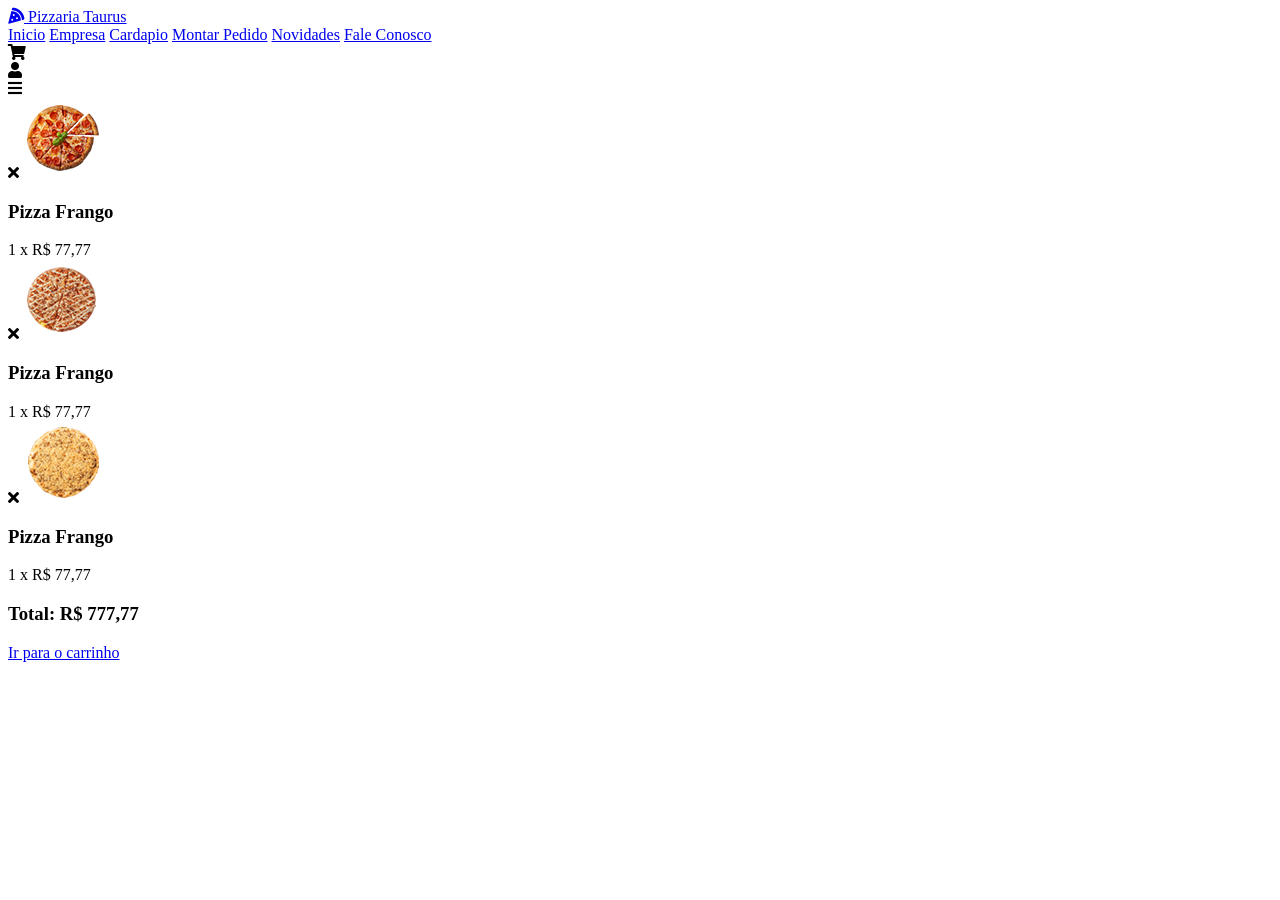
==== index.html @ 067620e3 "Html" ====
<!DOCTYPE html>
<html lang="pt">
<head>
    <meta charset="UTF-8">
    <meta name="viewport" content="width=device-width, initial-scale=1.0">

    <!--INICIO CSS ICONES API-->
    <link rel="stylesheet" href="https://cdnjs.cloudflare.com/ajax/libs/font-awesome/5.15.4/css/all.min.css">

    <!--INICIO CSS SLIDE MAYKONSILVEIRA.COM.BR-->
    <link rel="stylesheet" href="https://cdn.jsdelivr.net/npm/swiper@10/swiper-bundle.min.css" />
    <link rel="stylesheet" href="assets/cssstyle.css">
    <link rel="shortcut icon" type="image/x-icon" href="assets/img/msFavicon.png">
    <title>Pizzaria Taurus</title>
</head>
<body>

<!--INICIO DO CABEÇALHO DO SITE-->
<header class="topo-site">

    <!--INICIO LOGO DO SITE-->
    <a href="index.html" class="logo">
        <i class="fas fa-pizza-slice"></i>
        Pizzaria Taurus
    </a>
    <!--FIM LOGO DO SITE-->

    <!--INICIO MENU DO SITE-->
    <nav class="menu-site">
        <a href="index.html">Inicio</a>
        <a href="empresa.html">Empresa</a>
        <a href="cardapio.html">Cardapio</a>
        <a href="loja.html">Montar Pedido</a>
        <a href="blog.html">Novidades</a>
        <a href="contatos.html">Fale Conosco</a>
    </nav>
    <!--FIM MENU DO SITE-->

    <!--INICIO ICONES DO SITE-->
    <div class="icons">
        <div id="cart"><i class="fas fa-shopping-cart"></i></div>
        <div id="login"><i class="fas fa-user"></i></div>
        <div id="menu"><i class="fas fa-bars"></i></div>
    </div>
    <!--FIM ICONES DO SITE-->

    <!--INICIO CARRINHO DE COMPRAS TOPO DO SITE-->
    <div class="carrinho">

    <!--INICIO CARRINHO DE COMPRAS TOPO DO SITE-->
    <div class="box">
        <i class="fas fa-times"></i>
        <img src="assets/img/carrinho-1.png" alt="">
        <div class="content">
            <h3>Pizza Frango</h3>
            <span class="quantidade"> 1</span>
            <span class="multiplica"> x</span>
            <span class="valor"> R$ 77,77</span>
        </div>
    </div>
    <!--FIM CARRINHO DE COMPRAS TOPO DO SITE-->

    <!--INICIO CARRINHO DE COMPRAS TOPO DO SITE-->
    <div class="box">
        <i class="fas fa-times"></i>
        <img src="assets/img/carrinho-2.png" alt="">
        <div class="content">
            <h3>Pizza Frango</h3>
            <span class="quantidade"> 1</span>
            <span class="multiplica"> x</span>
            <span class="valor"> R$ 77,77</span>
        </div>
    </div>
    <!--FIM CARRINHO DE COMPRAS TOPO DO SITE-->

    <!--INICIO CARRINHO DE COMPRAS TOPO DO SITE-->
    <div class="box">
        <i class="fas fa-times"></i>
        <img src="assets/img/carrinho-3.png" alt="">
        <div class="content">
            <h3>Pizza Frango</h3>
            <span class="quantidade"> 1</span>
            <span class="multiplica"> x</span>
            <span class="valor"> R$ 77,77</span>
        </div>
    </div>
    <!--FIM CARRINHO DE COMPRAS TOPO DO SITE-->

    <h3 class="total">Total: R$ 777,77</h3>
    <a href="carrinho.html" class="btn">Ir para o carrinho</a>

    </div>
    <!--FIM CARRINHO DE COMPRAS TOPO DO SITE-->
    
</header>
<!--FIM DO CABEÇALHO DO SITE-->


<!--INICIO JS DO SLIDE DO SITE MAYKONSILVEIRA.COM.BR-->
<script src="https://cdn.jsdelivr.net/npm/swiper@10/swiper-bundle.min.js"></script>
<!--INICIO JS Do SITE MAYKONSILVEIRA.COM.BR-->
<script src="assets/js/ms.js"></script>
</body>
</html>
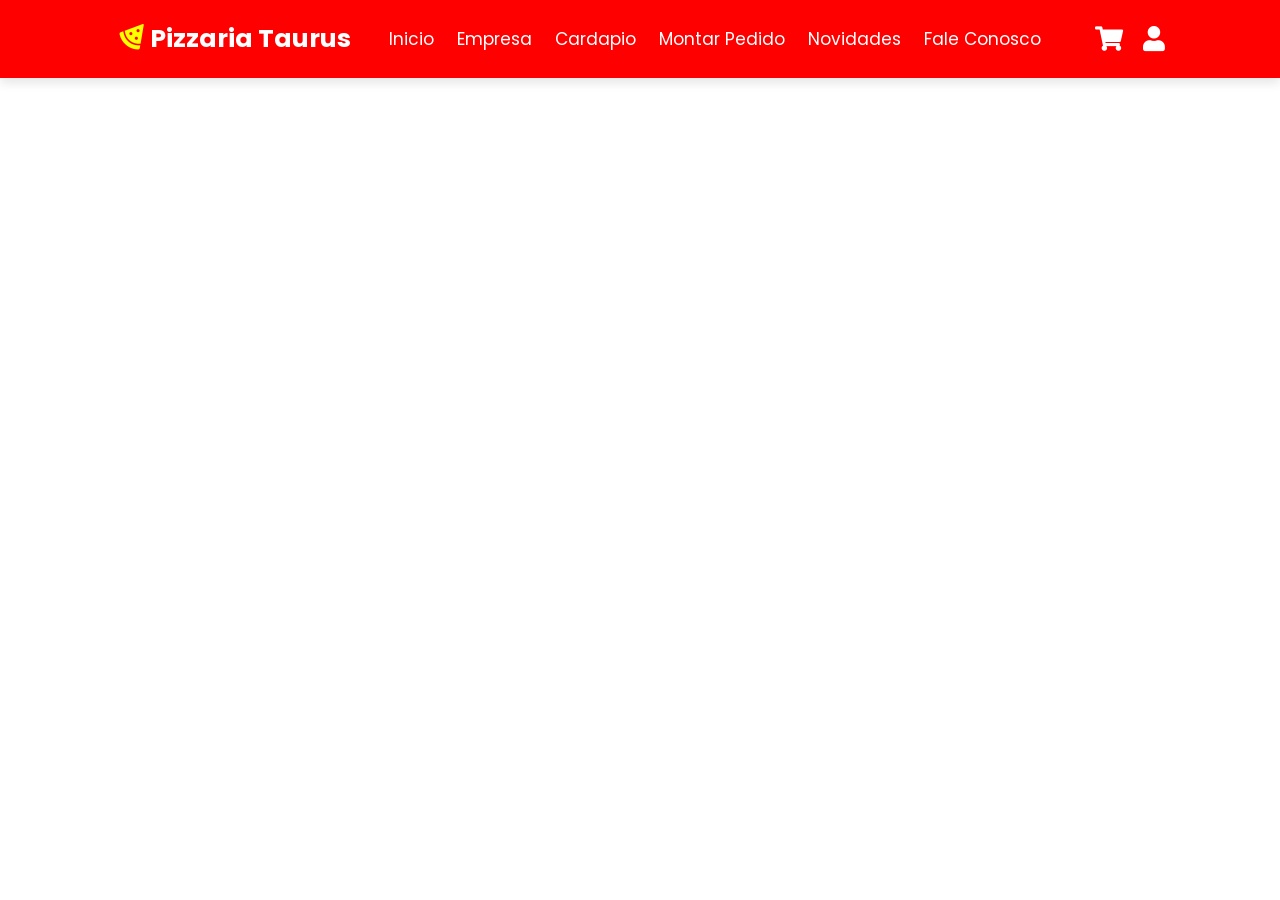
==== commit 34252562: "Novos progressos" ====
--- a/index.html
+++ b/index.html
@@ -1,5 +1,5 @@
 <!DOCTYPE html>
-<html lang="pt">
+<html lang="pt-BR">
 <head>
     <meta charset="UTF-8">
     <meta name="viewport" content="width=device-width, initial-scale=1.0">
@@ -9,7 +9,8 @@
 
     <!--INICIO CSS SLIDE MAYKONSILVEIRA.COM.BR-->
     <link rel="stylesheet" href="https://cdn.jsdelivr.net/npm/swiper@10/swiper-bundle.min.css" />
-    <link rel="stylesheet" href="assets/cssstyle.css">
+    <link rel="stylesheet" href="assets/css/style.css">
+    <!-- Favicon for browser tab; ensure 'assets/img/msFavicon.png' exists and is correctly referenced for deployment -->
     <link rel="shortcut icon" type="image/x-icon" href="assets/img/msFavicon.png">
     <title>Pizzaria Taurus</title>
 </head>
@@ -38,9 +39,9 @@
 
     <!--INICIO ICONES DO SITE-->
     <div class="icons">
-        <div id="cart"><i class="fas fa-shopping-cart"></i></div>
-        <div id="login"><i class="fas fa-user"></i></div>
-        <div id="menu"><i class="fas fa-bars"></i></div>
+        <div id="cart" class="fas fa-shopping-cart"></div>
+        <div id="login" class="fas fa-user"></div>
+        <div id="menu" class="fas fa-bars"></div>
     </div>
     <!--FIM ICONES DO SITE-->
 
@@ -65,7 +66,7 @@
         <i class="fas fa-times"></i>
         <img src="assets/img/carrinho-2.png" alt="">
         <div class="content">
-            <h3>Pizza Frango</h3>
+            <h3>Pizza Calabresa</h3>
             <span class="quantidade"> 1</span>
             <span class="multiplica"> x</span>
             <span class="valor"> R$ 77,77</span>
@@ -78,7 +79,7 @@
         <i class="fas fa-times"></i>
         <img src="assets/img/carrinho-3.png" alt="">
         <div class="content">
-            <h3>Pizza Frango</h3>
+            <h3>Pizza Portuguesa</h3>
             <span class="quantidade"> 1</span>
             <span class="multiplica"> x</span>
             <span class="valor"> R$ 77,77</span>
@@ -86,7 +87,7 @@
     </div>
     <!--FIM CARRINHO DE COMPRAS TOPO DO SITE-->
 
-    <h3 class="total">Total: R$ 777,77</h3>
+    <h3 class="total">Total: R$ 171,90</h3>
     <a href="carrinho.html" class="btn">Ir para o carrinho</a>
 
     </div>
--- a/assets/css/style.css
+++ b/assets/css/style.css
@@ -0,0 +1,161 @@
+@import url('https://fonts.googleapis.com/css2?family=Poppins:ital,wght@0,100;0,200;0,300;0,400;0,500;0,600;0,700;0,800;0,900;1,100;1,200;1,300;1,400;1,500;1,600;1,700;1,800;1,900&display=swap');
+
+*{
+    font-family: "Poppins", sans-serif;
+    margin: 0;
+    padding: 0;
+    box-sizing: border-box;
+    outline: none;
+    text-decoration: none;
+    border: none;
+    text-transform: capitalize;
+    transition: all 0.2s linear;
+}
+
+html {
+    font-size: 62.5%;
+    overflow-x: hidden;
+    scroll-behavior: smooth;
+}
+
+.btn {
+    display: inline-block;
+    font-size: 1.7rem;
+    color: red;
+    background: none;
+    margin-top: 1rem;
+    padding: .8rem 3rem;
+    border: 1px solid red;
+    border-radius: .5rem;
+    cursor: pointer;
+}
+
+.btn:hover {
+    background: red;
+    color: #fff;
+}
+
+/* INICIO DO CABEÇALHO DO SITE */
+
+.topo-site {
+    display: flex;
+    position: fixed;
+    top: 0;
+    left: 0;
+    right: 0;
+    align-items: center;
+    justify-content: space-between;
+    padding: 2rem 9%;
+    z-index: 1000;
+    background: red;
+    box-shadow: 0 0.5rem 1rem rgba(0, 0, 0, 0.1);
+}
+
+.topo-site .logo {
+    font-size: 2.5rem;
+    color: #fff;
+    font-weight: bolder;
+}
+
+.topo-site .logo i {
+    color: yellow;
+    padding-right: .5rem;
+    rotate: 175deg;
+}
+
+.topo-site .menu-site a {
+    color: #fff;
+    font-size: 1.7rem;
+    margin: 0 1rem;
+}
+
+.topo-site .menu-site a:hover {
+    color: yellow;
+}
+
+.topo-site .icons div {
+    color: #fff;
+    font-size: 2.5rem;
+    margin-left: 1.7rem;
+    cursor: pointer;
+}
+
+.topo-site .icons div:hover {
+    color: yellow;
+}
+
+#menu {
+    display: none;
+}
+
+.topo-site .carrinho {
+    width: 35rem;
+    background: #fff;
+    border-radius: .5rem;
+    box-shadow: 0 0.5rem 1rem rgba(0, 0, 0, 0.1);
+    position: absolute;
+    top: 115%;
+    right: -105%;
+    padding: 2rem;
+}
+
+.topo-site .carrinho.active {
+    right: 2rem;
+    transition: .4s linear;
+}
+
+.topo-site .carrinho .box {
+    position: relative;
+    display: flex;
+    margin-bottom: 1.5rem;
+    gap: 1.5rem;
+    align-items: center;
+}
+
+.topo-site .carrinho .box .fa-times {
+    position: absolute;
+    top: 50%;
+    right: 2rem;
+    transform: translateY(-50%);
+    font-size: 2rem;
+    color: #777;
+    cursor: pointer;
+}
+
+.topo-site .carrinho .box .fa-times:hover {
+    color: red;
+}
+
+.topo-site .carrinho .box img {
+    height: 10rem;
+}
+
+.topo-site .carrinho .box .content h3 {
+    font-size: 1.7rem;
+    padding-bottom: .5rem;
+    color: #130f40;
+}
+
+.topo-site .carrinho .box .content span {
+    font-size: 1.7rem;
+    color: #777;
+}
+
+.topo-site .carrinho .box .content span.multiplica {
+    margin: 0 .5rem;
+
+}
+
+.topo-site .carrinho .total {
+    font-size: 2.2rem;
+    color: #130f40;
+    text-align: center;
+}
+
+.topo-site .carrinho .btn {
+    width: 100%;
+    text-align: center;
+}
+
+
+
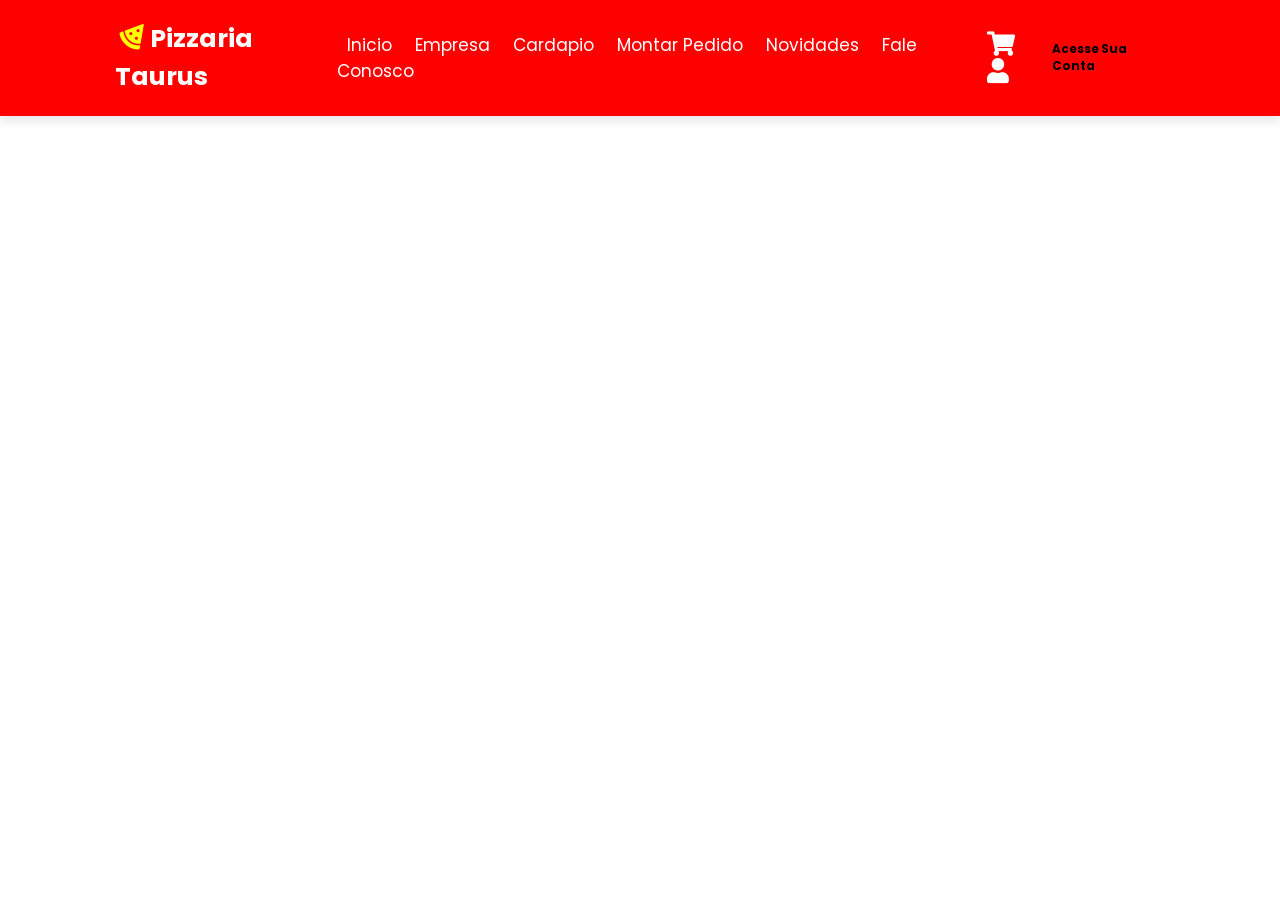
==== commit 1252d7b2: "Novos progressos Co-authored-by: Guivini12 <Guivini12@users.noreply.github.com>" ====
--- a/index.html
+++ b/index.html
@@ -92,7 +92,20 @@
 
     </div>
     <!--FIM CARRINHO DE COMPRAS TOPO DO SITE-->
-    
+
+    <!--INÍCIO DO LOGIN TOPO DO SITE-->
+    <h3>Acesse sua conta</h3>
+    <form action="" method="post" class="login-form">
+        <input type="email" name="email" class="box" placeholder="Seu E-mail">
+        <input type="password" name="senha" class="box" placeholder="Sua Senha">
+        <div class="lembrar-senha">
+            <input type="checkbox" name="lembrar" id="relembrar">
+            <label for="relembrar">Me lembrar da senha</label>
+        </div>
+        <button type="submit" name="sendLogin" class="btn">Acessar</button>
+    </form>
+    <!--FIM DO LOGIN TOPO DO SITE-->
+
 </header>
 <!--FIM DO CABEÇALHO DO SITE-->
 
--- a/assets/css/style.css
+++ b/assets/css/style.css
@@ -157,5 +157,54 @@
     text-align: center;
 }
 
-
-
+.topo-site .login-form {
+    position: absolute;
+    top: 115%;
+    right: -105%;
+    background: #fff;
+    box-shadow: rgba(0, 0, 0, 0.1);
+    border-radius: .5rem;
+    width: 35rem;
+    padding: 2rem;
+}
+
+.topo-site .login-form.active {
+    right: 2rem;
+    transition: .4s linear;
+}
+
+.topo-site .login-form h3 {
+    font-size: 2.2rem;
+    color: #130f40;
+    text-transform: uppercase;
+    margin-bottom: .7rem;
+    text-align: center;
+}
+
+.topo-site .login-form .box {
+    margin: .7rem 0;
+    padding: 1rem 1.2rem;
+    border: 1px solid rgba(0, 0, 0, 0.1);
+    text-transform: none;
+    color: #130f40;
+}
+
+.topo-site .login-form .lembrar-senha {
+    display: flex;
+    align-items: center;
+    gap: .5rem;
+    margin: .7rem 0;
+}
+
+.topo-site .login-form .lembrar-senha label {
+    font-size: 1.5rem;
+    color: #fff;
+    cursor: pointer;
+}
+
+.topo-site .login-form .btn {
+    width: 100%;
+    text-align: center;
+    margin: 1rem 0;
+}
+
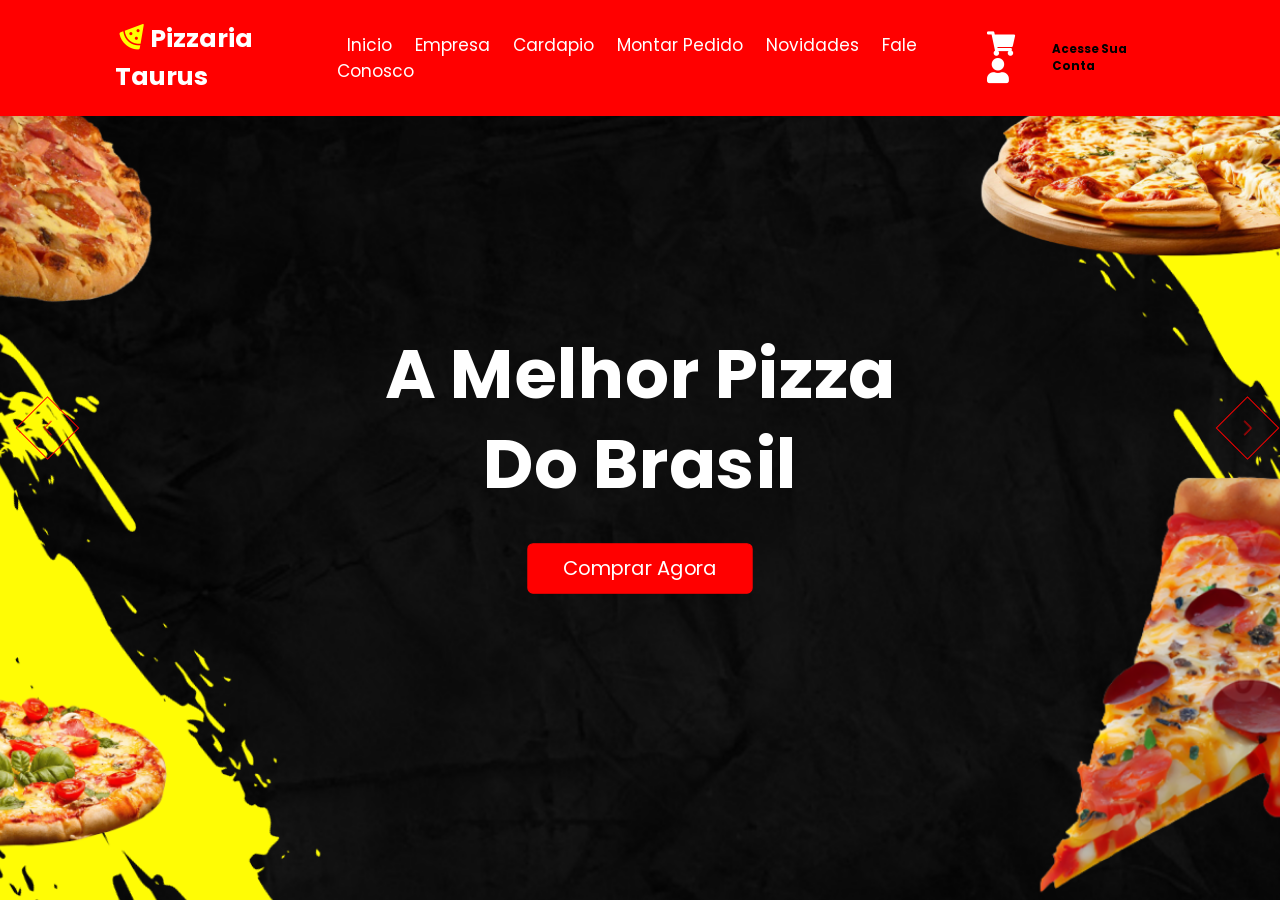
==== commit 2a6b5dda: "Novos avanços" ====
--- a/index.html
+++ b/index.html
@@ -109,6 +109,55 @@
 </header>
 <!--FIM DO CABEÇALHO DO SITE-->
 
+<!--INICIO SLIDE DESTAQUE DO SITE-->
+<section class="msflix-destaque">
+
+    <div class="swiper homer-slider">
+        <div class="swiper-wrapper">
+            <!--INICIO ITEM SLIDE-->
+            <div class="swiper-slide slide"
+                style="background: url('assets/img/slider-1.png') center/cover no-repeat;">
+
+                    <div class="content">
+                        <h3>A <span>melhor</span> pizza <br> do Brasil</h3>
+                        <a href="" class="btn">Comprar Agora</a>
+                    </div>
+            </div>
+            <!--FIM ITEM SLIDE-->
+
+            <!--INICIO ITEM SLIDE-->
+            <div class="swiper-slide slide"
+                style="background: url('assets/img/slider-2.png') center/cover no-repeat;">
+
+                    <div class="content">
+                        <h3>A <span>melhor</span> pizza <br> do Brasil</h3>
+                        <a href="" class="btn">Comprar Agora</a>
+                    </div>
+            </div>
+            <!--FIM ITEM SLIDE-->
+
+            <!--INICIO ITEM SLIDE-->
+            <div class="swiper-slide slide"
+                style="background: url('assets/img/slider-3.png') center/cover no-repeat;">
+
+                    <div class="content">
+                        <h3>A <span>melhor</span> pizza <br> do Brasil</h3>
+                        <a href="" class="btn">Comprar Agora</a>
+                    </div>
+            </div>
+            <!--FIM ITEM SLIDE-->
+        </div>
+
+        <!--INICIO BOTÔES SLIDER DO SITE-->
+        <div class="swiper-button-prev"></div>
+        <div class="swiper-button-next"></div>
+        <!--FIM BOTÔES SLIDER DO SITE-->
+
+    </div>
+</section>
+
+<!--FIM SLIDE DESTAQUE DO SITE-->
+
 
 <!--INICIO JS DO SLIDE DO SITE MAYKONSILVEIRA.COM.BR-->
 <script src="https://cdn.jsdelivr.net/npm/swiper@10/swiper-bundle.min.js"></script>
--- a/assets/css/style.css
+++ b/assets/css/style.css
@@ -208,3 +208,164 @@
     margin: 1rem 0;
 }
 
+.msflix-destaque {
+    padding: 0;
+}
+
+.msflix-destaque .slide {
+    display: flex;
+    align-items: center;
+    justify-content: center;
+    min-height: 100vh;
+    background-size: cover !important;
+    background-position: center !important;
+
+}
+
+.msflix-destaque .slide .content {
+    display: none;
+    width: 60rem;
+    text-align: center;
+}
+
+.msflix-destaque .slide .content h3 {
+    font-size: 6rem;
+    line-height: 1.3;
+    color: #fff;
+    padding: 2rem 0;
+    animation: sliderMaykon 1s ease forwards;
+}
+
+.msflix-destaque .slide .content .span {
+    color: yellow;
+}
+
+
+.msflix-destaque .slide .content .btn {
+    background-color: red;
+    color: #fff;
+}
+
+.msflix-destaque .slide .content .btn:hover {
+    background-color: yellow;
+    color: #130f40;
+    border: none;
+    animation: sliderReveal 1s ease forwards;
+}
+
+.msflix-destaque .swiper-slide-active .content {
+    display: inline-block;
+}
+
+.msflix-destaque .swiper-slide-active {
+    animation: msflixScale 4s linear forwards;
+}
+
+@keyframes sliderMaykon {
+    0% {
+        transform: translateY(30px);
+        opacity: 0;
+    }
+
+    100% {
+        transform: translateY(0px);
+        opacity: 1;
+    }
+}
+
+@keyframes msflixScale {
+    0% {
+        transform: scale(1);
+    }
+
+    100% {
+        transform: scale(1.15);
+    }
+}
+
+.swiper-button-prev, .swiper-button-next {
+    height: 4.5rem;
+    width: 4.5rem;
+    line-height: 4.5rem;
+    margin-left: 1.5rem;
+    color: red;
+    border: .1rem solid red;
+    transform: translateY(-50%) rotate(45deg);
+}
+
+.swiper-button-prev::after, .swiper-button-next::after {
+    font-size: 1.5rem;
+    transform: rotate(-45deg);
+}
+
+.swiper-button-prev:hover, .swiper-button-next:hover {
+    color: #fff;
+    background: red;
+}
+
+@media(max-width: 991px) {
+    html {
+        font-size: 55%;
+    }
+    section {
+        padding: 3rem;
+    }
+
+    .topo-site {
+        padding: 2rem;
+    }
+}
+
+@media(max-width: 768px) {
+    html {
+        .topo-site .icons #menu {
+            display: inline-block;
+        }
+    }
+
+    .topo-site .menu-site {
+        position: absolute;
+        top: 110%;
+        right: 110%;
+        width: 30rem;
+        background-color: #fff;
+        border-radius: .5rem;
+        box-shadow: 0 .5rem 1rem rgba(0, 0, 0, 0.1);
+    }
+    .topo-site .menu-site.active {
+        right: 2rem;
+        transition: .4s linear;
+    }
+
+    .topo-site .menu-site a {
+        display: block;
+        font-size: 2rem;
+        margin: 2rem 2.5rem;
+    }
+
+    .msflix-destaque .slide .content h3 {
+        font-size: 4rem;
+    }
+
+    .topo-site .menu-site a {
+        color: #000;
+        border-bottom: 1px solid #000;
+        border-bottom-style: dotted;
+    }
+}
+
+@media(max-width: 450px) {
+    html {
+        font-size: 50%;
+    }
+
+    .msflix-destaque .slide .content h3 {
+        font-size: 3.5rem;
+    }
+
+    .topo-site .menu-site a {
+        color: #000;
+        border-bottom: 1px solid #000;
+        border-bottom-style: dotted;
+    }
+}
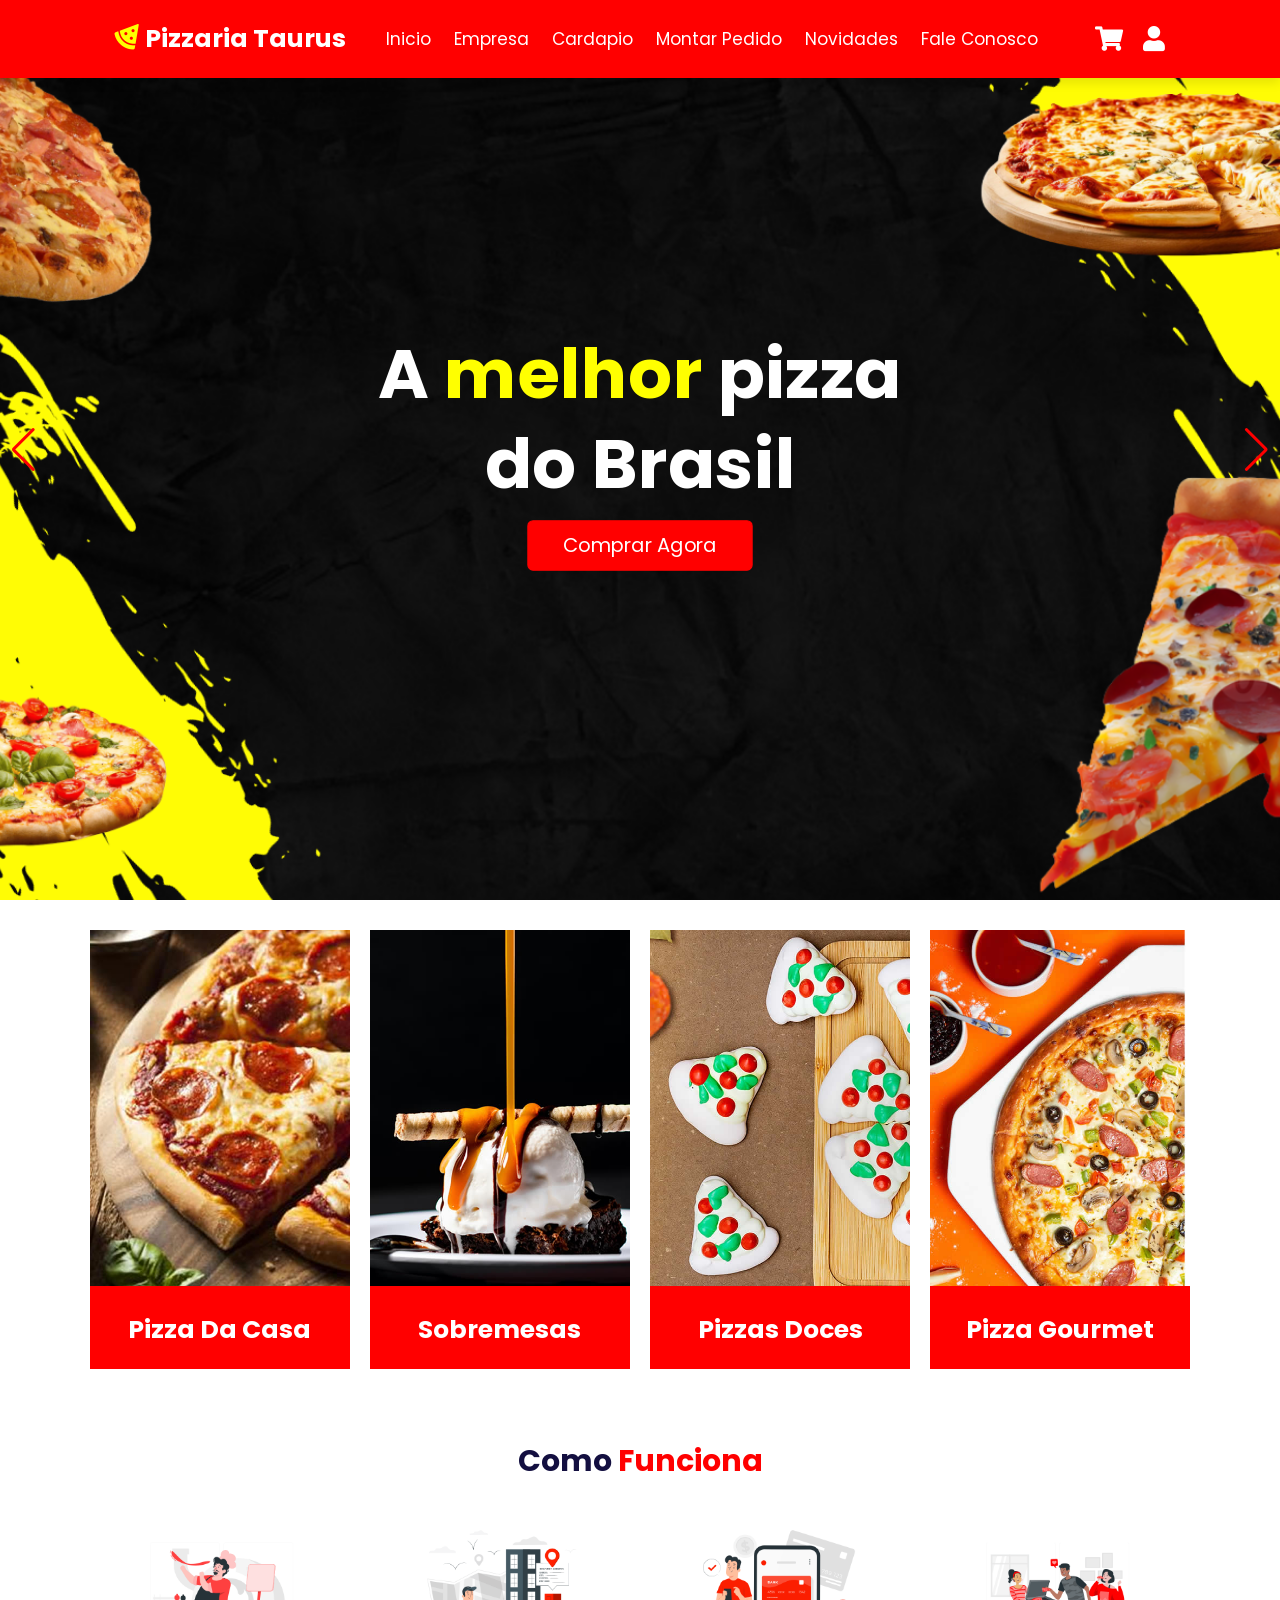
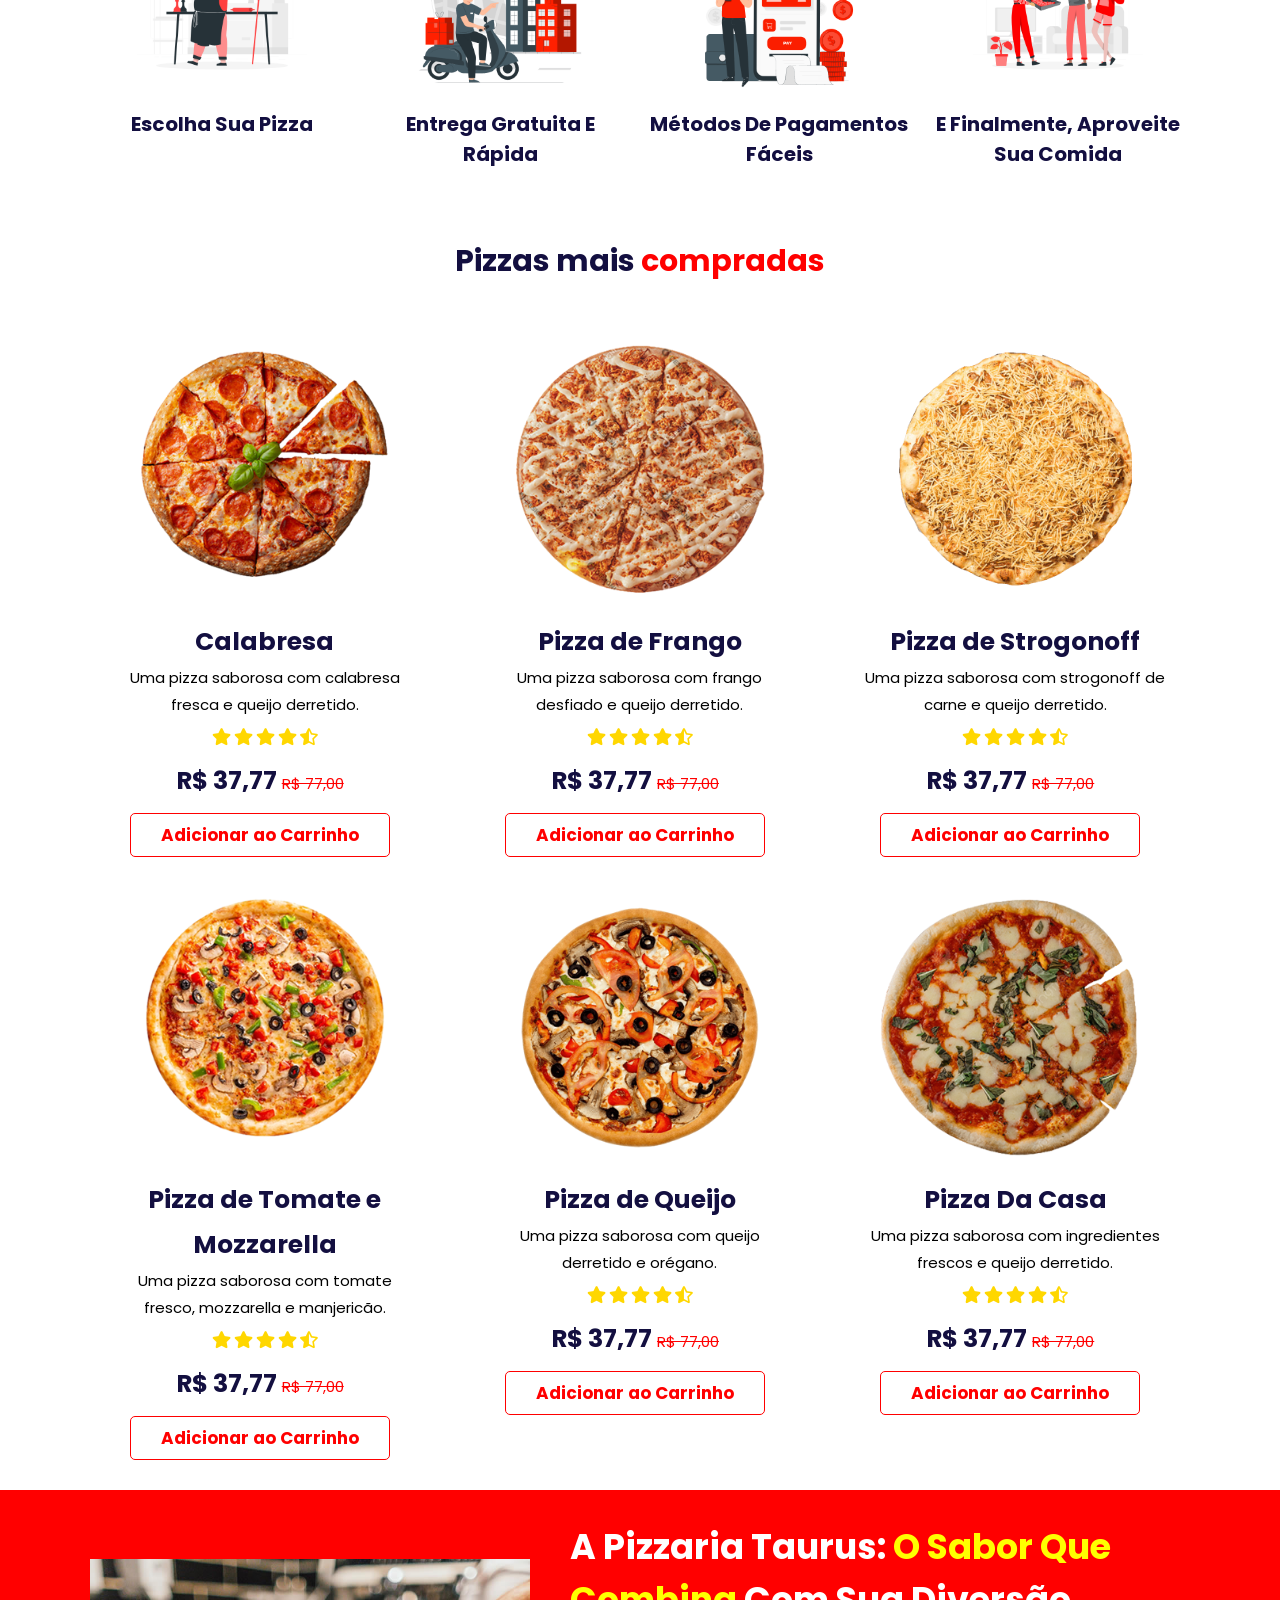
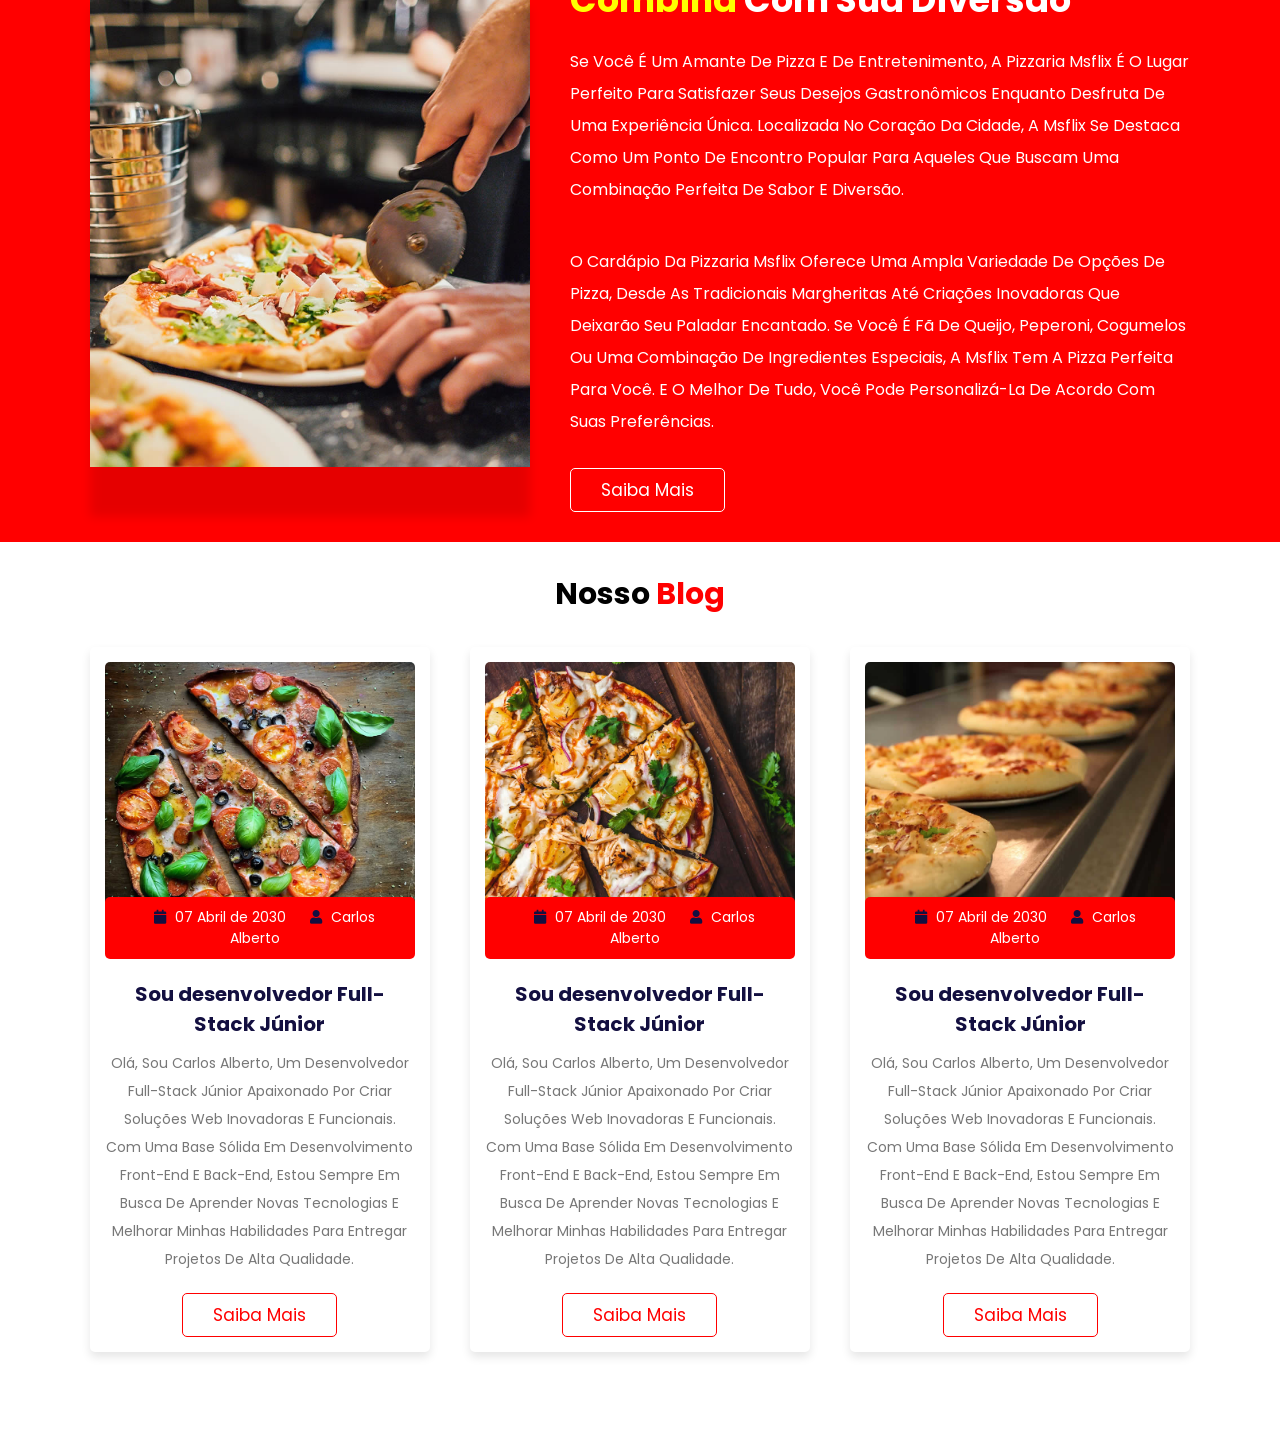
==== commit c01552df: "cardapio, empresa e blog" ====
--- a/index.html
+++ b/index.html
@@ -1,22 +1,34 @@
 <!DOCTYPE html>
 <html lang="pt-BR">
 <head>
+
+    <!--INICIO CONFIGURAÇÕES DO SITE-->
     <meta charset="UTF-8">
     <meta name="viewport" content="width=device-width, initial-scale=1.0">
+    <!--FIM CONFIGURAÇÕES DO SITE-->
 
     <!--INICIO CSS ICONES API-->
     <link rel="stylesheet" href="https://cdnjs.cloudflare.com/ajax/libs/font-awesome/5.15.4/css/all.min.css">
-
-    <!--INICIO CSS SLIDE MAYKONSILVEIRA.COM.BR-->
-    <link rel="stylesheet" href="https://cdn.jsdelivr.net/npm/swiper@10/swiper-bundle.min.css" />
+    <!--FIM CSS ICONES API-->
+
+    <!--INICIO CSS SWIPER SLIDE-->
+    <link rel="stylesheet" href="https://cdn.jsdelivr.net/npm/swiper@10/swiper-bundle.min.css"/>
+    <!--FIM CSS SWIPER SLIDE-->
+
+    <!--INICIO CSS DO SITE-->
     <link rel="stylesheet" href="assets/css/style.css">
-    <!-- Favicon for browser tab; ensure 'assets/img/msFavicon.png' exists and is correctly referenced for deployment -->
+    <!--FIM CSS DO SITE-->
+
+    <!--INICIO FAVICON-->
     <link rel="shortcut icon" type="image/x-icon" href="assets/img/msFavicon.png">
+    <!--FIM FAVICON-->
+
     <title>Pizzaria Taurus</title>
+
 </head>
 <body>
 
-<!--INICIO DO CABEÇALHO DO SITE-->
+<!--INICIO CABEÇALHO DO SITE-->
 <header class="topo-site">
 
     <!--INICIO LOGO DO SITE-->
@@ -45,123 +57,656 @@
     </div>
     <!--FIM ICONES DO SITE-->
 
-    <!--INICIO CARRINHO DE COMPRAS TOPO DO SITE-->
+    <!--INICIO CARRINHO TOPO DO SITE-->
     <div class="carrinho">
 
-    <!--INICIO CARRINHO DE COMPRAS TOPO DO SITE-->
-    <div class="box">
-        <i class="fas fa-times"></i>
-        <img src="assets/img/carrinho-1.png" alt="">
+        <!--INICIO ITEM CARRINHO-->
+        <div class="box">
+            <i class="fas fa-times"></i>
+
+            <img src="assets/img/carrinho-1.png" alt="Pizza Frango">
+
+            <div class="content">
+                <h3>Pizza Frango</h3>
+
+                <span class="quantidade">1</span>
+                <span class="multiplica">x</span>
+                <span class="valor">R$ 77,77</span>
+            </div>
+        </div>
+        <!--FIM ITEM CARRINHO-->
+
+        <!--INICIO ITEM CARRINHO-->
+        <div class="box">
+            <i class="fas fa-times"></i>
+
+            <img src="assets/img/carrinho-2.png" alt="Pizza Calabresa">
+
+            <div class="content">
+                <h3>Pizza Calabresa</h3>
+
+                <span class="quantidade">1</span>
+                <span class="multiplica">x</span>
+                <span class="valor">R$ 77,77</span>
+            </div>
+        </div>
+        <!--FIM ITEM CARRINHO-->
+
+        <!--INICIO ITEM CARRINHO-->
+        <div class="box">
+            <i class="fas fa-times"></i>
+
+            <img src="assets/img/carrinho-3.png" alt="Pizza Portuguesa">
+
+            <div class="content">
+                <h3>Pizza Portuguesa</h3>
+
+                <span class="quantidade">1</span>
+                <span class="multiplica">x</span>
+                <span class="valor">R$ 77,77</span>
+            </div>
+        </div>
+        <!--FIM ITEM CARRINHO-->
+
+        <!--INICIO TOTAL CARRINHO-->
+        <h3 class="total">Total: R$ 171,90</h3>
+
+        <a href="carrinho.html" class="btn">
+            Ir Para O Carrinho
+        </a>
+        <!--FIM TOTAL CARRINHO-->
+
+    </div>
+    <!--FIM CARRINHO TOPO DO SITE-->
+
+    <!--INICIO LOGIN TOPO DO SITE-->
+    <div class="login-form">
+
+        <h3>Acesse Sua Conta</h3>
+
+        <form action="" method="post">
+
+            <input 
+                type="email" 
+                name="email" 
+                class="box" 
+                placeholder="Seu E-mail"
+            >
+
+            <input 
+                type="password" 
+                name="senha" 
+                class="box" 
+                placeholder="Sua Senha"
+            >
+
+            <!--INICIO LEMBRAR SENHA-->
+            <div class="lembrar-senha">
+
+                <input 
+                    type="checkbox" 
+                    name="lembrar" 
+                    id="relembrar"
+                >
+
+                <label for="relembrar">
+                    Me lembrar da senha
+                </label>
+
+            </div>
+            <!--FIM LEMBRAR SENHA-->
+
+            <button 
+                type="submit"
+                name="sendLogin"
+                class="btn"
+            >
+                Acessar
+            </button>
+
+        </form>
+
+    </div>
+    <!--FIM LOGIN TOPO DO SITE-->
+
+</header>
+<!--FIM CABEÇALHO DO SITE-->
+
+<!--INICIO SLIDE DESTAQUE-->
+<section class="msflix-destaque">
+
+    <!--INICIO SWIPER SLIDER-->
+    <div class="swiper home-slider">
+
+        <div class="swiper-wrapper">
+
+            <!--INICIO ITEM SLIDE-->
+            <div
+                class="swiper-slide slide"
+                style="background: url('assets/img/slider-1.png') center/cover no-repeat;"
+            >
+
+                <div class="content">
+
+                    <h3>
+                        A <span>melhor</span> pizza
+                        <br>
+                        do Brasil
+                    </h3>
+
+                    <a href="#" class="btn">
+                        Comprar Agora
+                    </a>
+
+                </div>
+
+            </div>
+            <!--FIM ITEM SLIDE-->
+
+            <!--INICIO ITEM SLIDE-->
+            <div
+                class="swiper-slide slide"
+                style="background: url('assets/img/slider-2.png') center/cover no-repeat;"
+            >
+
+                <div class="content">
+
+                    <h3>
+                        A <span>melhor</span> pizza
+                        <br>
+                        do Brasil
+                    </h3>
+
+                    <a href="#" class="btn">
+                        Comprar Agora
+                    </a>
+
+                </div>
+
+            </div>
+            <!--FIM ITEM SLIDE-->
+
+            <!--INICIO ITEM SLIDE-->
+            <div
+                class="swiper-slide slide"
+                style="background: url('assets/img/slider-3.png') center/cover no-repeat;"
+            >
+
+                <div class="content">
+
+                    <h3>
+                        A <span>melhor</span> pizza
+                        <br>
+                        do Brasil
+                    </h3>
+
+                    <a href="#" class="btn">
+                        Comprar Agora
+                    </a>
+
+                </div>
+
+            </div>
+            <!--FIM ITEM SLIDE-->
+
+        </div>
+
+        <!--INICIO BOTÕES SLIDER-->
+        <div class="swiper-button-next"></div>
+        <div class="swiper-button-prev"></div>
+        <!--FIM BOTÕES SLIDER-->
+
+    </div>
+    <!--FIM SWIPER SLIDER-->
+
+</section>
+<!--FIM SLIDE DESTAQUE-->
+
+<!--INICIO DESTAQUES DO SITE-->
+<section class="destaque">
+
+    <div class="box-container">
+
+        <!--INICIO ITEM DESTAQUE-->
+        <div class="box">
+
+            <div class="msimg">
+                <img src="assets/img/destaque-1.jpg" alt="">
+            </div>
+
+            <div class="content">
+                <h3>Pizza Da Casa</h3>
+            </div>
+
+        </div>
+        <!--FIM ITEM DESTAQUE-->
+
+        <!--INICIO ITEM DESTAQUE-->
+        <div class="box">
+
+            <div class="msimg">
+                <img src="assets/img/destaque-2.jpg" alt="">
+            </div>
+
+            <div class="content">
+                <h3>Sobremesas</h3>
+            </div>
+
+        </div>
+        <!--FIM ITEM DESTAQUE-->
+
+        <!--INICIO ITEM DESTAQUE-->
+        <div class="box">
+
+            <div class="msimg">
+                <img src="assets/img/destaque-3.jpg" alt="">
+            </div>
+
+            <div class="content">
+                <h3>Pizzas Doces</h3>
+            </div>
+
+        </div>
+        <!--FIM ITEM DESTAQUE-->
+
+        <!--INICIO ITEM DESTAQUE-->
+        <div class="box">
+
+            <div class="msimg">
+                <img src="assets/img/destaque-4.jpg" alt="">
+            </div>
+
+            <div class="content">
+                <h3>Pizza Gourmet</h3>
+            </div>
+
+        </div>
+        <!--FIM ITEM DESTAQUE-->
+
+    </div>
+
+</section>
+<!--FIM DESTAQUES DO SITE-->
+
+<!--INICIO COMO FUNCIONA-->
+<section class="como-funciona">
+
+    <h1 class="titulo">
+        Como <span>Funciona</span>
+    </h1>
+
+    <div class="box-container">
+
+        <!--INICIO ITEM-->
+        <div class="box">
+
+            <img src="assets/img/como-funciona/msflix-1.gif" alt="">
+
+            <h3>Escolha Sua Pizza</h3>
+
+        </div>
+        <!--FIM ITEM-->
+
+        <!--INICIO ITEM-->
+        <div class="box">
+
+            <img src="assets/img/como-funciona/msflix-2.gif" alt="">
+
+            <h3>Entrega Gratuita E Rápida</h3>
+
+        </div>
+        <!--FIM ITEM-->
+
+        <!--INICIO ITEM-->
+        <div class="box">
+
+            <img src="assets/img/como-funciona/msflix-3.gif" alt="">
+
+            <h3>Métodos De Pagamentos Fáceis</h3>
+
+        </div>
+        <!--FIM ITEM-->
+
+        <!--INICIO ITEM-->
+        <div class="box">
+
+            <img src="assets/img/como-funciona/msflix-4.gif" alt="">
+
+            <h3>E Finalmente, Aproveite Sua Comida</h3>
+
+        </div>
+        <!--FIM ITEM-->
+
+    </div>
+
+</section>
+<!--FIM COMO FUNCIONA-->
+
+<!--INICIO LOJA VIRTUAL-->
+<section class="loja">
+
+    <h1 class="titulo">
+        Pizzas mais <span>compradas</span>
+    </h1>
+
+    <div class="box-container">
+
+        <!--INICIO ITEM PIZZA-->
+        <div class="box">
+
+            <img src="assets/img/pizza-1.png" alt="Pizza de Calabresa">
+
+            <h3>Calabresa</h3>
+
+            <p>
+                Uma pizza saborosa com calabresa fresca e queijo derretido.
+            </p>
+
+            <!--INICIO ESTRELAS-->
+            <div class="estrelas">
+
+                <i class="fas fa-star"></i>
+                <i class="fas fa-star"></i>
+                <i class="fas fa-star"></i>
+                <i class="fas fa-star"></i>
+                <i class="fas fa-star-half-alt"></i>
+
+            </div>
+
+            <div class="loja-valor">
+                <h3>R$ 37,77
+                    <span>R$ 77,00</span>
+                </h3>
+
+                <a href="#" class="btn">
+                    Adicionar ao Carrinho
+                </a>
+            </div>
+            <!--FIM ESTRELAS-->
+
+        </div>
+        <!--FIM ITEM PIZZA-->
+
+        <div class="box">
+
+            <img src="assets/img/pizza-2.png" alt="Pizza de Frango com Catupiry">
+
+            <h3>Pizza de Frango</h3>
+
+            <p>
+                Uma pizza saborosa com frango desfiado e queijo derretido.
+            </p>
+
+            <!--INICIO ESTRELAS-->
+            <div class="estrelas">
+
+                <i class="fas fa-star"></i>
+                <i class="fas fa-star"></i>
+                <i class="fas fa-star"></i>
+                <i class="fas fa-star"></i>
+                <i class="fas fa-star-half-alt"></i>
+
+            </div>
+
+            <div class="loja-valor">
+                <h3>R$ 37,77
+                    <span>R$ 77,00</span>
+                </h3>
+
+                <a href="#" class="btn">
+                    Adicionar ao Carrinho
+                </a>
+            </div>
+            <!--FIM ESTRELAS-->
+
+        </div>
+        <!--FIM ITEM PIZZA-->
+
+        <div class="box">
+
+            <img src="assets/img/pizza-3.png" alt="Pizza de Strogonoff">
+
+            <h3>Pizza de Strogonoff</h3>
+
+            <p>
+                Uma pizza saborosa com strogonoff de carne e queijo derretido.
+            </p>
+
+            <!--INICIO ESTRELAS-->
+            <div class="estrelas">
+
+                <i class="fas fa-star"></i>
+                <i class="fas fa-star"></i>
+                <i class="fas fa-star"></i>
+                <i class="fas fa-star"></i>
+                <i class="fas fa-star-half-alt"></i>
+
+            </div>
+
+            <div class="loja-valor">
+                <h3>R$ 37,77
+                    <span>R$ 77,00</span>
+                </h3>
+
+                <a href="#" class="btn">
+                    Adicionar ao Carrinho
+                </a>
+            </div>
+            <!--FIM ESTRELAS-->
+
+        </div>
+        <!--FIM ITEM PIZZA-->
+
+        <div class="box">
+
+            <img src="assets/img/pizza-4.png" alt="Pizza de Tomate e Mozzarella">
+
+            <h3>Pizza de Tomate e Mozzarella</h3>
+
+            <p>
+                Uma pizza saborosa com tomate fresco, mozzarella e manjericão.
+            </p>
+
+            <!--INICIO ESTRELAS-->
+            <div class="estrelas">
+
+                <i class="fas fa-star"></i>
+                <i class="fas fa-star"></i>
+                <i class="fas fa-star"></i>
+                <i class="fas fa-star"></i>
+                <i class="fas fa-star-half-alt"></i>
+
+            </div>
+
+            <div class="loja-valor">
+                <h3>R$ 37,77
+                    <span>R$ 77,00</span>
+                </h3>
+
+                <a href="#" class="btn">
+                    Adicionar ao Carrinho
+                </a>
+            </div>
+            <!--FIM ESTRELAS-->
+
+        </div>
+        <!--FIM ITEM PIZZA-->
+
+        <div class="box">
+
+            <img src="assets/img/pizza-5.png" alt="Pizza de Queijo">
+
+            <h3>Pizza de Queijo</h3>
+
+            <p>
+                Uma pizza saborosa com queijo derretido e orégano.
+            </p>
+
+            <!--INICIO ESTRELAS-->
+            <div class="estrelas">
+
+                <i class="fas fa-star"></i>
+                <i class="fas fa-star"></i>
+                <i class="fas fa-star"></i>
+                <i class="fas fa-star"></i>
+                <i class="fas fa-star-half-alt"></i>
+
+            </div>
+
+            <div class="loja-valor">
+                <h3>R$ 37,77
+                    <span>R$ 77,00</span>
+                </h3>
+
+                <a href="#" class="btn">
+                    Adicionar ao Carrinho
+                </a>
+            </div>
+            <!--FIM ESTRELAS-->
+
+        </div>
+        <!--FIM ITEM PIZZA-->
+
+        <div class="box">
+
+            <img src="assets/img/pizza-6.png" alt="Pizza Da Casa">
+
+            <h3>Pizza Da Casa</h3>
+
+            <p>
+                Uma pizza saborosa com ingredientes frescos e queijo derretido.
+            </p>
+
+            <!--INICIO ESTRELAS-->
+            <div class="estrelas">
+
+                <i class="fas fa-star"></i>
+                <i class="fas fa-star"></i>
+                <i class="fas fa-star"></i>
+                <i class="fas fa-star"></i>
+                <i class="fas fa-star-half-alt"></i>
+
+            </div>
+
+            <div class="loja-valor">
+                <h3>R$ 37,77 <span>R$ 77,00</span></h3>
+
+                <a href="#" class="btn">
+                    Adicionar ao Carrinho
+                </a>
+            </div>
+            <!--FIM ESTRELAS-->
+
+        </div>
+        <!--FIM ITEM PIZZA-->
+
+    </div>
+
+</section>
+<!--FIM LOJA VIRTUAL-->
+
+<!--INICIO SOBRE A EMPRESA-->
+<section class="empresa">
+    <div class="row">
+        <div class="empresa-img">
+            <img src="assets/img/empresa.jpg" alt="">
+        </div>
         <div class="content">
-            <h3>Pizza Frango</h3>
-            <span class="quantidade"> 1</span>
-            <span class="multiplica"> x</span>
-            <span class="valor"> R$ 77,77</span>
-        </div>
-    </div>
-    <!--FIM CARRINHO DE COMPRAS TOPO DO SITE-->
-
-    <!--INICIO CARRINHO DE COMPRAS TOPO DO SITE-->
-    <div class="box">
-        <i class="fas fa-times"></i>
-        <img src="assets/img/carrinho-2.png" alt="">
-        <div class="content">
-            <h3>Pizza Calabresa</h3>
-            <span class="quantidade"> 1</span>
-            <span class="multiplica"> x</span>
-            <span class="valor"> R$ 77,77</span>
-        </div>
-    </div>
-    <!--FIM CARRINHO DE COMPRAS TOPO DO SITE-->
-
-    <!--INICIO CARRINHO DE COMPRAS TOPO DO SITE-->
-    <div class="box">
-        <i class="fas fa-times"></i>
-        <img src="assets/img/carrinho-3.png" alt="">
-        <div class="content">
-            <h3>Pizza Portuguesa</h3>
-            <span class="quantidade"> 1</span>
-            <span class="multiplica"> x</span>
-            <span class="valor"> R$ 77,77</span>
-        </div>
-    </div>
-    <!--FIM CARRINHO DE COMPRAS TOPO DO SITE-->
-
-    <h3 class="total">Total: R$ 171,90</h3>
-    <a href="carrinho.html" class="btn">Ir para o carrinho</a>
-
-    </div>
-    <!--FIM CARRINHO DE COMPRAS TOPO DO SITE-->
-
-    <!--INÍCIO DO LOGIN TOPO DO SITE-->
-    <h3>Acesse sua conta</h3>
-    <form action="" method="post" class="login-form">
-        <input type="email" name="email" class="box" placeholder="Seu E-mail">
-        <input type="password" name="senha" class="box" placeholder="Sua Senha">
-        <div class="lembrar-senha">
-            <input type="checkbox" name="lembrar" id="relembrar">
-            <label for="relembrar">Me lembrar da senha</label>
-        </div>
-        <button type="submit" name="sendLogin" class="btn">Acessar</button>
-    </form>
-    <!--FIM DO LOGIN TOPO DO SITE-->
-
-</header>
-<!--FIM DO CABEÇALHO DO SITE-->
-
-<!--INICIO SLIDE DESTAQUE DO SITE-->
-<section class="msflix-destaque">
-
-    <div class="swiper homer-slider">
-        <div class="swiper-wrapper">
-            <!--INICIO ITEM SLIDE-->
-            <div class="swiper-slide slide"
-                style="background: url('assets/img/slider-1.png') center/cover no-repeat;">
-
-                    <div class="content">
-                        <h3>A <span>melhor</span> pizza <br> do Brasil</h3>
-                        <a href="" class="btn">Comprar Agora</a>
-                    </div>
-            </div>
-            <!--FIM ITEM SLIDE-->
-
-            <!--INICIO ITEM SLIDE-->
-            <div class="swiper-slide slide"
-                style="background: url('assets/img/slider-2.png') center/cover no-repeat;">
-
-                    <div class="content">
-                        <h3>A <span>melhor</span> pizza <br> do Brasil</h3>
-                        <a href="" class="btn">Comprar Agora</a>
-                    </div>
-            </div>
-            <!--FIM ITEM SLIDE-->
-
-            <!--INICIO ITEM SLIDE-->
-            <div class="swiper-slide slide"
-                style="background: url('assets/img/slider-3.png') center/cover no-repeat;">
-
-                    <div class="content">
-                        <h3>A <span>melhor</span> pizza <br> do Brasil</h3>
-                        <a href="" class="btn">Comprar Agora</a>
-                    </div>
-            </div>
-            <!--FIM ITEM SLIDE-->
-        </div>
-
-        <!--INICIO BOTÔES SLIDER DO SITE-->
-        <div class="swiper-button-prev"></div>
-        <div class="swiper-button-next"></div>
-        <!--FIM BOTÔES SLIDER DO SITE-->
-
+            <h3>A Pizzaria Taurus: <span>O Sabor Que Combina</span> Com Sua Diversão</h3>
+            <p>
+                Se Você É Um Amante De Pizza E De Entretenimento, A Pizzaria Msflix É O Lugar Perfeito Para Satisfazer Seus Desejos Gastronômicos Enquanto Desfruta De Uma Experiência Única. Localizada No Coração Da Cidade, A Msflix Se Destaca Como Um Ponto De Encontro Popular Para Aqueles Que Buscam Uma Combinação Perfeita De Sabor E Diversão.
+            </p>
+            <p>
+                O Cardápio Da Pizzaria Msflix Oferece Uma Ampla Variedade De Opções De Pizza, Desde As Tradicionais Margheritas Até Criações Inovadoras Que Deixarão Seu Paladar Encantado. Se Você É Fã De Queijo, Peperoni, Cogumelos Ou Uma Combinação De Ingredientes Especiais, A Msflix Tem A Pizza Perfeita Para Você. E O Melhor De Tudo, Você Pode Personalizá-La De Acordo Com Suas Preferências.
+            </p>
+            <a href="" class="btn">Saiba Mais</a>
+        </div>
     </div>
 </section>
-
-<!--FIM SLIDE DESTAQUE DO SITE-->
-
-
-<!--INICIO JS DO SLIDE DO SITE MAYKONSILVEIRA.COM.BR-->
+<!--FIM SOBRE A EMPRESA-->
+
+<!--INICIO BLOG-->
+<section class="blogs">
+    <h1 class="">Nosso <span>Blog</span></h1>
+    <div class="box-container">
+
+        <!--INICIO ITEM BLOG DO SITE-->
+        <div class="box">
+            <img src="assets/img/blog-1.jpg" alt="">
+            <div class="icons">
+                <a href="" title="">
+                <i class="fas fa-calendar"></i> 07 Abril de 2030
+                </a>
+
+                <a href="" title="">
+                <i class="fas fa-user"></i> Carlos Alberto
+                </a>
+
+            </div>
+            <h3>Sou desenvolvedor Full-Stack Júnior</h3>
+            <p>
+                Olá, Sou Carlos Alberto, Um Desenvolvedor Full-Stack Júnior Apaixonado Por Criar Soluções Web Inovadoras E Funcionais. Com Uma Base Sólida Em Desenvolvimento Front-End E Back-End, Estou Sempre Em Busca De Aprender Novas Tecnologias E Melhorar Minhas Habilidades Para Entregar Projetos De Alta Qualidade.
+            </p>
+            <a href="" title="" class="btn">Saiba Mais</a>
+        </div>
+        <!--FIM ITEM BLOG DO SITE-->
+
+                <!--INICIO ITEM BLOG DO SITE-->
+        <div class="box">
+            <img src="assets/img/blog-2.jpg" alt="">
+            <div class="icons">
+                <a href="" title="">
+                <i class="fas fa-calendar"></i> 07 Abril de 2030
+                </a>
+
+                <a href="" title="">
+                <i class="fas fa-user"></i> Carlos Alberto
+                </a>
+
+            </div>
+            <h3>Sou desenvolvedor Full-Stack Júnior</h3>
+            <p>
+                Olá, Sou Carlos Alberto, Um Desenvolvedor Full-Stack Júnior Apaixonado Por Criar Soluções Web Inovadoras E Funcionais. Com Uma Base Sólida Em Desenvolvimento Front-End E Back-End, Estou Sempre Em Busca De Aprender Novas Tecnologias E Melhorar Minhas Habilidades Para Entregar Projetos De Alta Qualidade.
+            </p>
+            <a href="" title="" class="btn">Saiba Mais</a>
+        </div>
+        <!--FIM ITEM BLOG DO SITE-->
+
+                <!--INICIO ITEM BLOG DO SITE-->
+        <div class="box">
+            <img src="assets/img/blog-3.jpg" alt="">
+            <div class="icons">
+                <a href="" title="">
+                <i class="fas fa-calendar"></i> 07 Abril de 2030
+                </a>
+
+                <a href="" title="">
+                <i class="fas fa-user"></i> Carlos Alberto
+                </a>
+
+            </div>
+            <h3>Sou desenvolvedor Full-Stack Júnior</h3>
+            <p>
+                Olá, Sou Carlos Alberto, Um Desenvolvedor Full-Stack Júnior Apaixonado Por Criar Soluções Web Inovadoras E Funcionais. Com Uma Base Sólida Em Desenvolvimento Front-End E Back-End, Estou Sempre Em Busca De Aprender Novas Tecnologias E Melhorar Minhas Habilidades Para Entregar Projetos De Alta Qualidade.
+            </p>
+            <a href="" title="" class="btn">Saiba Mais</a>
+        </div>
+        <!--FIM ITEM BLOG DO SITE-->
+    </div>
+</section>
+<!--FIM BLOG-->
+
+<br>
+<br>
+<br>
+
+<!--INICIO JS SWIPER-->
 <script src="https://cdn.jsdelivr.net/npm/swiper@10/swiper-bundle.min.js"></script>
-<!--INICIO JS Do SITE MAYKONSILVEIRA.COM.BR-->
+<!--FIM JS SWIPER-->
+
+<!--INICIO JS DO SITE-->
 <script src="assets/js/ms.js"></script>
+<!--FIM JS DO SITE-->
+
 </body>
 </html>
--- a/assets/css/style.css
+++ b/assets/css/style.css
@@ -1,5 +1,7 @@
-@import url('https://fonts.googleapis.com/css2?family=Poppins:ital,wght@0,100;0,200;0,300;0,400;0,500;0,600;0,700;0,800;0,900;1,100;1,200;1,300;1,400;1,500;1,600;1,700;1,800;1,900&display=swap');
-
+/* IMPORTAÇÃO DA FONTE */
+@import url('https://fonts.googleapis.com/css2?family=Poppins:wght@100;200;300;400;500;600;700;800;900&display=swap');
+
+/* RESET GERAL */
 *{
     font-family: "Poppins", sans-serif;
     margin: 0;
@@ -8,364 +10,622 @@
     outline: none;
     text-decoration: none;
     border: none;
-    text-transform: capitalize;
-    transition: all 0.2s linear;
-}
-
-html {
+    transition: .2s linear;
+}
+
+/* CONFIGURAÇÃO GLOBAL */
+html{
     font-size: 62.5%;
     overflow-x: hidden;
     scroll-behavior: smooth;
 }
 
-.btn {
+/* BOTÃO PADRÃO */
+.btn{
     display: inline-block;
-    font-size: 1.7rem;
-    color: red;
-    background: none;
     margin-top: 1rem;
     padding: .8rem 3rem;
-    border: 1px solid red;
+    border: .1rem solid red;
     border-radius: .5rem;
     cursor: pointer;
-}
-
-.btn:hover {
+    background: none;
+    color: red;
+    font-size: 1.7rem;
+}
+
+.btn:hover{
     background: red;
     color: #fff;
 }
 
-/* INICIO DO CABEÇALHO DO SITE */
-
-.topo-site {
-    display: flex;
+/* CONFIGURAÇÃO DAS SEÇÕES */
+section{
+    padding: 3rem 7%;
+}
+
+/* TITULOS */
+.titulo{
+    text-align: center;
+    padding: 1rem 0;
+    font-size: 3rem;
+    color: #130f40;
+    margin-bottom: 3rem;
+}
+
+.titulo span{
+    color: red;
+}
+
+/* CABEÇALHO */
+.topo-site{
     position: fixed;
     top: 0;
     left: 0;
     right: 0;
+
+    display: flex;
     align-items: center;
     justify-content: space-between;
+
     padding: 2rem 9%;
+    background: red;
     z-index: 1000;
-    background: red;
-    box-shadow: 0 0.5rem 1rem rgba(0, 0, 0, 0.1);
-}
-
-.topo-site .logo {
+
+    box-shadow: 0 .5rem 1rem rgba(0,0,0,.1);
+}
+
+/* LOGO */
+.topo-site .logo{
     font-size: 2.5rem;
-    color: #fff;
     font-weight: bolder;
-}
-
-.topo-site .logo i {
+    color: #fff;
+}
+
+.topo-site .logo i{
     color: yellow;
-    padding-right: .5rem;
-    rotate: 175deg;
-}
-
-.topo-site .menu-site a {
-    color: #fff;
+    transform: rotate(175deg);
+}
+
+/* MENU */
+.topo-site .menu-site a{
+    color: #fff;
+    margin: 0 1rem;
     font-size: 1.7rem;
-    margin: 0 1rem;
-}
-
-.topo-site .menu-site a:hover {
+}
+
+.topo-site .menu-site a:hover{
     color: yellow;
 }
 
-.topo-site .icons div {
-    color: #fff;
+/* ICONES */
+.topo-site .icons div{
     font-size: 2.5rem;
     margin-left: 1.7rem;
+    color: #fff;
     cursor: pointer;
 }
 
-.topo-site .icons div:hover {
+.topo-site .icons div:hover{
     color: yellow;
 }
 
-#menu {
+/* MENU MOBILE */
+#menu{
     display: none;
 }
 
-.topo-site .carrinho {
-    width: 35rem;
-    background: #fff;
-    border-radius: .5rem;
-    box-shadow: 0 0.5rem 1rem rgba(0, 0, 0, 0.1);
+/* CARRINHO */
+.topo-site .carrinho{
     position: absolute;
     top: 115%;
     right: -105%;
+
+    width: 35rem;
     padding: 2rem;
-}
-
-.topo-site .carrinho.active {
+
+    background: #fff;
+    border-radius: .5rem;
+
+    box-shadow: 0 .5rem 1rem rgba(0,0,0,.1);
+}
+
+.topo-site .carrinho.active{
     right: 2rem;
-    transition: .4s linear;
-}
-
-.topo-site .carrinho .box {
+}
+
+.topo-site .carrinho .box{
     position: relative;
     display: flex;
+    align-items: center;
+    gap: 1.5rem;
+
     margin-bottom: 1.5rem;
-    gap: 1.5rem;
-    align-items: center;
-}
-
-.topo-site .carrinho .box .fa-times {
+}
+
+.topo-site .carrinho .box img{
+    height: 10rem;
+}
+
+.topo-site .carrinho .box .fa-times{
     position: absolute;
     top: 50%;
     right: 2rem;
+
     transform: translateY(-50%);
+    cursor: pointer;
+
+    color: #777;
     font-size: 2rem;
+}
+
+.topo-site .carrinho .box .fa-times:hover{
+    color: red;
+}
+
+.topo-site .carrinho .content h3{
+    font-size: 1.7rem;
+    color: #130f40;
+}
+
+.topo-site .carrinho .content span{
+    font-size: 1.6rem;
     color: #777;
-    cursor: pointer;
-}
-
-.topo-site .carrinho .box .fa-times:hover {
-    color: red;
-}
-
-.topo-site .carrinho .box img {
-    height: 10rem;
-}
-
-.topo-site .carrinho .box .content h3 {
-    font-size: 1.7rem;
-    padding-bottom: .5rem;
-    color: #130f40;
-}
-
-.topo-site .carrinho .box .content span {
-    font-size: 1.7rem;
-    color: #777;
-}
-
-.topo-site .carrinho .box .content span.multiplica {
+}
+
+.topo-site .carrinho .content .multiplica{
     margin: 0 .5rem;
-
-}
-
-.topo-site .carrinho .total {
+}
+
+.topo-site .carrinho .total{
+    text-align: center;
     font-size: 2.2rem;
     color: #130f40;
-    text-align: center;
-}
-
-.topo-site .carrinho .btn {
+}
+
+.topo-site .carrinho .btn{
     width: 100%;
     text-align: center;
 }
 
-.topo-site .login-form {
+/* LOGIN */
+.topo-site .login-form{
     position: absolute;
     top: 115%;
     right: -105%;
-    background: #fff;
-    box-shadow: rgba(0, 0, 0, 0.1);
-    border-radius: .5rem;
+
     width: 35rem;
     padding: 2rem;
-}
-
-.topo-site .login-form.active {
+
+    background: #fff;
+    border-radius: .5rem;
+
+    box-shadow: 0 .5rem 1rem rgba(0,0,0,.1);
+}
+
+.topo-site .login-form.active{
     right: 2rem;
-    transition: .4s linear;
-}
-
-.topo-site .login-form h3 {
+}
+
+.topo-site .login-form h3{
+    text-align: center;
     font-size: 2.2rem;
     color: #130f40;
-    text-transform: uppercase;
-    margin-bottom: .7rem;
-    text-align: center;
-}
-
-.topo-site .login-form .box {
+    margin-bottom: 1rem;
+}
+
+.topo-site .login-form .box{
+    width: 100%;
     margin: .7rem 0;
     padding: 1rem 1.2rem;
-    border: 1px solid rgba(0, 0, 0, 0.1);
-    text-transform: none;
-    color: #130f40;
-}
-
-.topo-site .login-form .lembrar-senha {
+
+    border: .1rem solid rgba(0,0,0,.1);
+    border-radius: .5rem;
+
+    font-size: 1.6rem;
+}
+
+.topo-site .login-form .lembrar-senha{
     display: flex;
     align-items: center;
     gap: .5rem;
+
     margin: .7rem 0;
 }
 
-.topo-site .login-form .lembrar-senha label {
+.topo-site .login-form .lembrar-senha label{
     font-size: 1.5rem;
-    color: #fff;
+    color: #130f40;
     cursor: pointer;
 }
 
-.topo-site .login-form .btn {
+.topo-site .login-form .btn{
     width: 100%;
-    text-align: center;
-    margin: 1rem 0;
-}
-
-.msflix-destaque {
+}
+
+/* SLIDER */
+.msflix-destaque{
     padding: 0;
 }
 
-.msflix-destaque .slide {
+.msflix-destaque .slide{
+    min-height: 100vh;
+
     display: flex;
     align-items: center;
     justify-content: center;
-    min-height: 100vh;
-    background-size: cover !important;
-    background-position: center !important;
-
-}
-
-.msflix-destaque .slide .content {
+}
+
+.msflix-destaque .slide .content{
+    text-align: center;
+    width: 60rem;
+}
+
+.msflix-destaque .slide .content h3{
+    font-size: 6rem;
+    color: #fff;
+    line-height: 1.3;
+}
+
+.msflix-destaque .slide .content h3 span{
+    color: yellow;
+}
+
+.msflix-destaque .slide .btn{
+    background: red;
+    color: #fff;
+}
+
+.msflix-destaque .slide .btn:hover{
+    background: yellow;
+    color: #130f40;
+}
+
+/* BOTÕES SLIDER */
+.swiper-button-next,
+.swiper-button-prev{
+    color: red;
+}
+
+/* DESTAQUES */
+.destaque .box-container{
+    display: grid;
+    grid-template-columns: repeat(auto-fit, minmax(25rem, 1fr));
+    gap: 2rem;
+}
+
+.destaque .box{
+    overflow: hidden;
+    background: red;
+    text-align: center;
+}
+
+.destaque .box .msimg img{
+    width: 100%;
+    height: 100%;
+    object-fit: cover;
+}
+
+.destaque .box .content{
+    padding: 2rem;
+}
+
+.destaque .box .content h3{
+    color: #fff;
+    font-size: 2.5rem;
+}
+
+/* COMO FUNCIONA */
+.como-funciona .box-container{
+    display: flex;
+    flex-wrap: wrap;
+    gap: 1.5rem;
+}
+
+.como-funciona .box{
+    flex: 1 1 25rem;
+    text-align: center;
+}
+
+.como-funciona .box img{
+    width: 17rem;
+}
+
+.como-funciona .box h3{
+    font-size: 2rem;
+    color: #130f40;
+    margin-top: 1rem;
+}
+
+/* LOJA */
+
+.loja .box-container {
+    display: grid;
+    grid-template-columns: repeat(auto-fit, minmax(30rem, 1fr));
+    gap: 2.5rem;
+}
+
+.loja .box-container .box {
+    position: relative;
+    text-align: center;
+    overflow: hidden;
+    padding: 0 2.5rem;
+}
+
+.loja .box-container .box img {
+    height: 29rem;
+    transition: .4s linear;
+}
+
+.loja .box-container .box:hover img {
+    transform: scale(1.1);
+}
+
+.loja .box-container .box h3 {
+    color: #130f40;
+    font-size: 2.5rem;
+    line-height: 1.8;
+}
+
+.loja .box-container .box p {
+    font-size: 1.5rem;
+    line-height: 1.8;
+}
+
+.loja .box-container .box .estrelas {
+    padding: 1rem 0;
+}
+
+.loja .box-container .box .estrelas i {
+    font-size: 1.7rem;
+    color: gold;
+}
+
+.loja .box-container .box .loja-valor {
+    font-size: 2.5rem;
+    font-weight: bolder;
+    margin-right: 1rem;
+    color: #130f40;
+}
+
+.loja .box-container .box .loja-valor span {
+    color: red;
+    font-size: 1.5rem;
+    font-weight: lighter;
+    text-decoration: line-through;
+}
+
+/* EMPRESA */
+.empresa {
+    background-color: red;
+}
+
+.empresa .row {
+    display: flex;
+    flex-wrap: wrap;
+    gap: 4rem;
+    background: red;
+    align-items: center;
+}
+
+.empresa .row .empresa-img {
+    flex: 1 1 32rem;
+}
+
+.empresa .row .empresa-img img {
+    width: 100%;
+    box-shadow: 0 5rem 1rem rgba(0, 0, 0, .1);
+}
+
+.empresa .row .content {
+    flex: 1 1 50rem;
+}
+
+.empresa .row .content h3 {
+    font-size: 3.5rem;
+    color: #fff;
+}
+
+.empresa .row .content h3 span {
+    color: yellow;
+}
+
+.empresa .row .content p {
+    font-size: 1.6rem;
+    color: #fff;
+    padding: 2rem 0;
+    line-height: 2;
+}
+
+.empresa .btn {
+    color: #fff;
+    border: 1px solid #fff;
+}
+
+.empresa .btn:hover {
+    background: #fffb00;
+    color: #130f40;
+    border: 1px solid #130f40;
+}
+
+/* BLOG */
+
+.blogs h1 {
+    text-align: center;
+    font-size: 3rem;
+    margin-bottom: 3rem;
+}
+
+.blogs h1 span {
+    color: red;
+}
+
+.blogs .box-container {
+    display: grid;
+    grid-template-columns: repeat(auto-fit, minmax(30rem, 1fr));
+    gap: 4rem;
+}
+
+.blogs .box-container .box {
+    text-align: center;
+    padding: 1.5rem;
+    border-radius: .5rem;
+    box-shadow: 0 .5rem 1rem rgba(0, 0, 0, .1);
+}
+
+.blogs .box-container .box img {
+    width: 100%;
+    height: 25rem;
+    border-radius: .5rem;
+    object-fit: cover;
+}
+
+.blogs .box-container .box .icons {
+    display: inline-block;
+    top: -2rem;
+    background: red;
+    padding: 1rem;
+    border-radius: .5rem;
+    position: relative;
+}
+
+.blogs .box-container .box .icons a {
+    color: #fff;
+    font-size: 1.4rem;
+    margin: 0 1rem;
+}
+
+.blogs .box-container .box .icons a:hover {
+    color: gold;
+}
+
+.blogs .box-container .box .icons a i {
+    color: #130f40;
+    padding-right: .5rem;
+
+}
+
+.blogs .box-container .box h3 {
+    font-size: 2rem;
+    color: #130f40;
+}
+
+.blogs .box-container .box p {
+    color: #777;
+    font-size: 1.4rem;
+    padding: 1rem 0;
+    line-height: 2;
+}
+
+.blogs .box-container .box:hover img {
+    transform: scale(1.1);
+}
+
+/* RESPONSIVIDADE */
+@media(max-width: 991px){
+
+    html{
+        font-size: 55%;
+    }
+
+    section{
+        padding: 3rem 2rem;
+    }
+
+    .topo-site{
+        padding: 2rem;
+    }
+
+}
+
+@media(max-width: 768px){
+
+    #menu{
+        display: inline-block;
+    }
+
+    .topo-site .menu-site{
+        position: absolute;
+        top: 110%;
+        right: -110%;
+
+        width: 30rem;
+        background: #fff;
+
+        border-radius: .5rem;
+        box-shadow: 0 .5rem 1rem rgba(0,0,0,.1);
+    }
+
+    .topo-site .menu-site.active{
+        right: 2rem;
+    }
+
+    .topo-site .menu-site a{
+        display: block;
+        margin: 2rem;
+        color: #000;
+        font-size: 2rem;
+    }
+
+    .msflix-destaque .slide .content h3{
+        font-size: 4rem;
+    }
+
+}
+
+@media(max-width: 450px){
+
+    html{
+        font-size: 50%;
+    }
+
+    .msflix-destaque .slide .content h3{
+        font-size: 3.5rem;
+    }
+
+}
+
+/* INICIO EFEITOS SWIPER */
+
+.msflix-destaque .slide .content{
     display: none;
-    width: 60rem;
-    text-align: center;
-}
-
-.msflix-destaque .slide .content h3 {
-    font-size: 6rem;
-    line-height: 1.3;
-    color: #fff;
-    padding: 2rem 0;
+}
+
+.msflix-destaque .swiper-slide-active .content{
+    display: inline-block;
+}
+
+.msflix-destaque .swiper-slide-active{
+    animation: msflixScale 4s linear forwards;
+}
+
+.msflix-destaque .slide .content h3{
     animation: sliderMaykon 1s ease forwards;
 }
 
-.msflix-destaque .slide .content .span {
-    color: yellow;
-}
-
-
-.msflix-destaque .slide .content .btn {
-    background-color: red;
-    color: #fff;
-}
-
-.msflix-destaque .slide .content .btn:hover {
-    background-color: yellow;
-    color: #130f40;
-    border: none;
-    animation: sliderReveal 1s ease forwards;
-}
-
-.msflix-destaque .swiper-slide-active .content {
-    display: inline-block;
-}
-
-.msflix-destaque .swiper-slide-active {
-    animation: msflixScale 4s linear forwards;
-}
-
 @keyframes sliderMaykon {
-    0% {
+
+    0%{
         transform: translateY(30px);
         opacity: 0;
     }
 
-    100% {
+    100%{
         transform: translateY(0px);
         opacity: 1;
     }
+
 }
 
 @keyframes msflixScale {
-    0% {
+
+    0%{
         transform: scale(1);
     }
 
-    100% {
+    100%{
         transform: scale(1.15);
     }
-}
-
-.swiper-button-prev, .swiper-button-next {
-    height: 4.5rem;
-    width: 4.5rem;
-    line-height: 4.5rem;
-    margin-left: 1.5rem;
-    color: red;
-    border: .1rem solid red;
-    transform: translateY(-50%) rotate(45deg);
-}
-
-.swiper-button-prev::after, .swiper-button-next::after {
-    font-size: 1.5rem;
-    transform: rotate(-45deg);
-}
-
-.swiper-button-prev:hover, .swiper-button-next:hover {
-    color: #fff;
-    background: red;
-}
-
-@media(max-width: 991px) {
-    html {
-        font-size: 55%;
-    }
-    section {
-        padding: 3rem;
-    }
-
-    .topo-site {
-        padding: 2rem;
-    }
-}
-
-@media(max-width: 768px) {
-    html {
-        .topo-site .icons #menu {
-            display: inline-block;
-        }
-    }
-
-    .topo-site .menu-site {
-        position: absolute;
-        top: 110%;
-        right: 110%;
-        width: 30rem;
-        background-color: #fff;
-        border-radius: .5rem;
-        box-shadow: 0 .5rem 1rem rgba(0, 0, 0, 0.1);
-    }
-    .topo-site .menu-site.active {
-        right: 2rem;
-        transition: .4s linear;
-    }
-
-    .topo-site .menu-site a {
-        display: block;
-        font-size: 2rem;
-        margin: 2rem 2.5rem;
-    }
-
-    .msflix-destaque .slide .content h3 {
-        font-size: 4rem;
-    }
-
-    .topo-site .menu-site a {
-        color: #000;
-        border-bottom: 1px solid #000;
-        border-bottom-style: dotted;
-    }
-}
-
-@media(max-width: 450px) {
-    html {
-        font-size: 50%;
-    }
-
-    .msflix-destaque .slide .content h3 {
-        font-size: 3.5rem;
-    }
-
-    .topo-site .menu-site a {
-        color: #000;
-        border-bottom: 1px solid #000;
-        border-bottom-style: dotted;
-    }
-}+
+}
+
+/* FIM EFEITOS SWIPER */
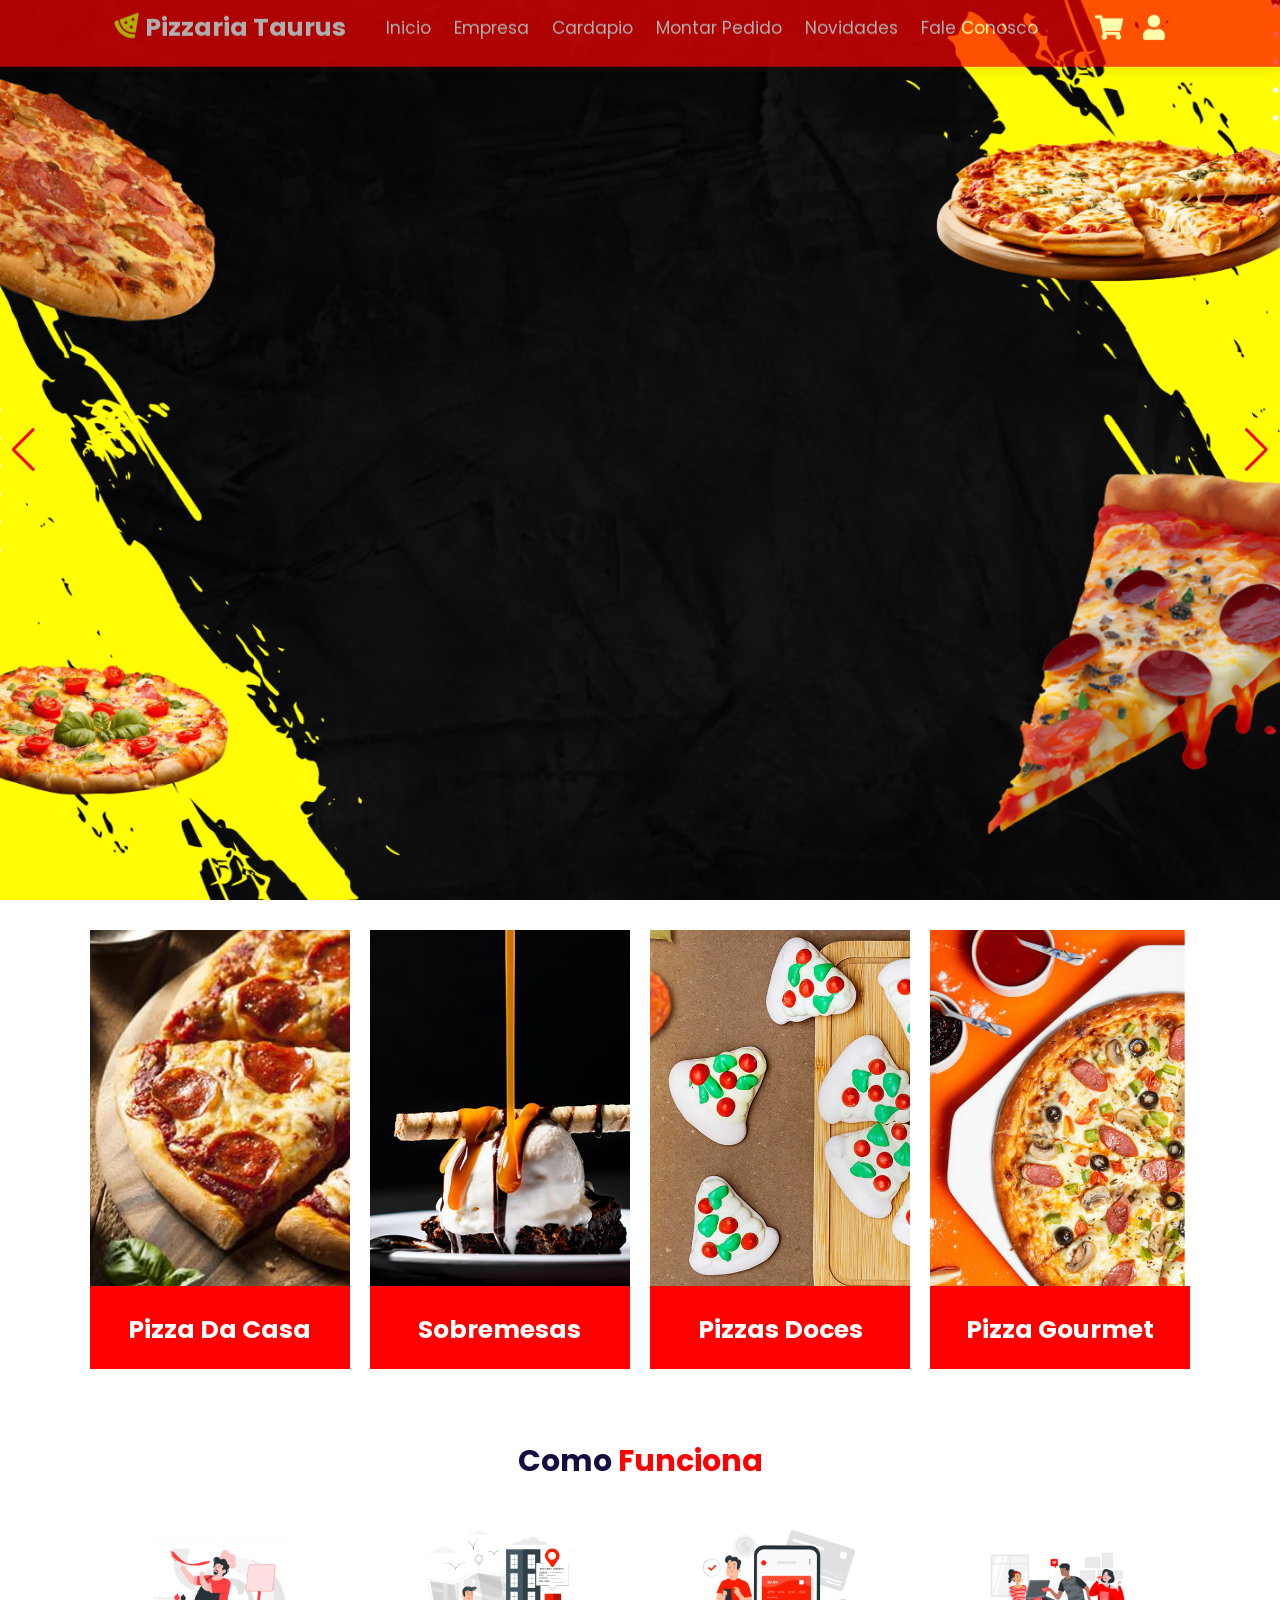
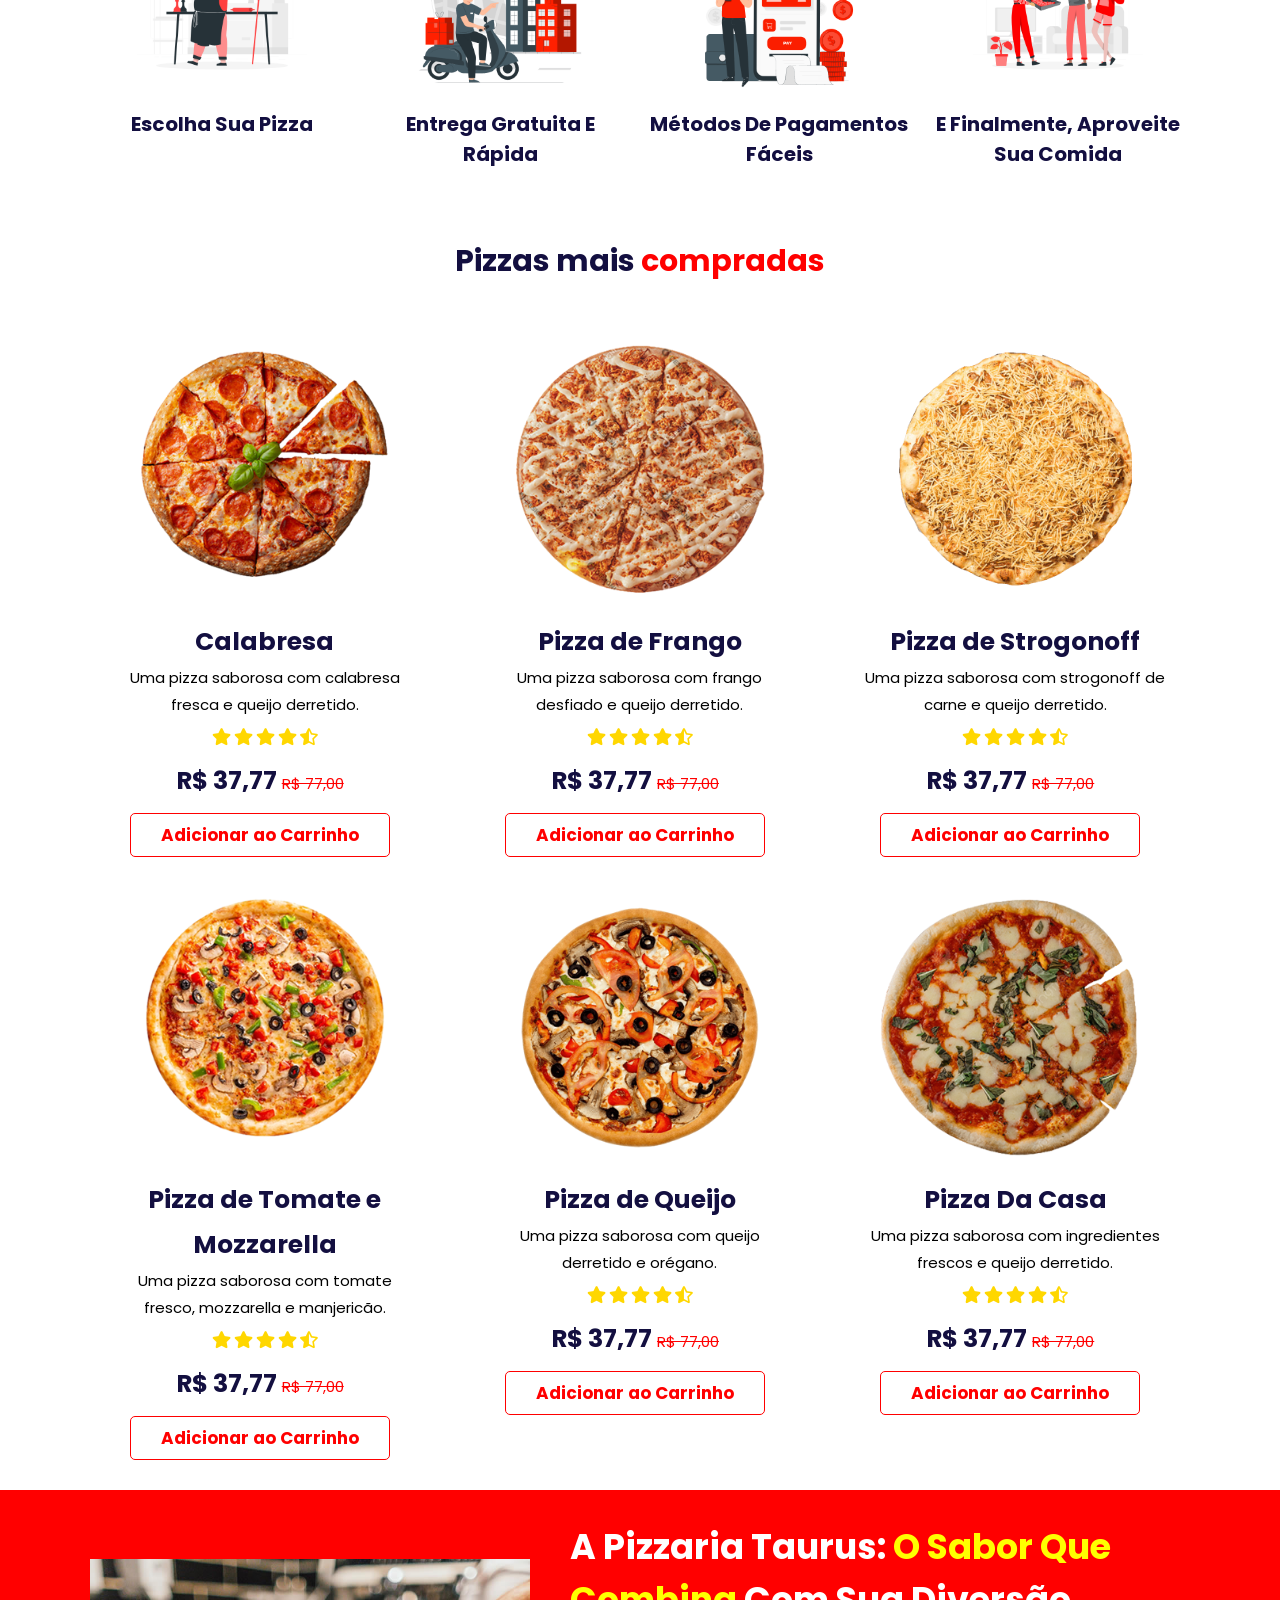
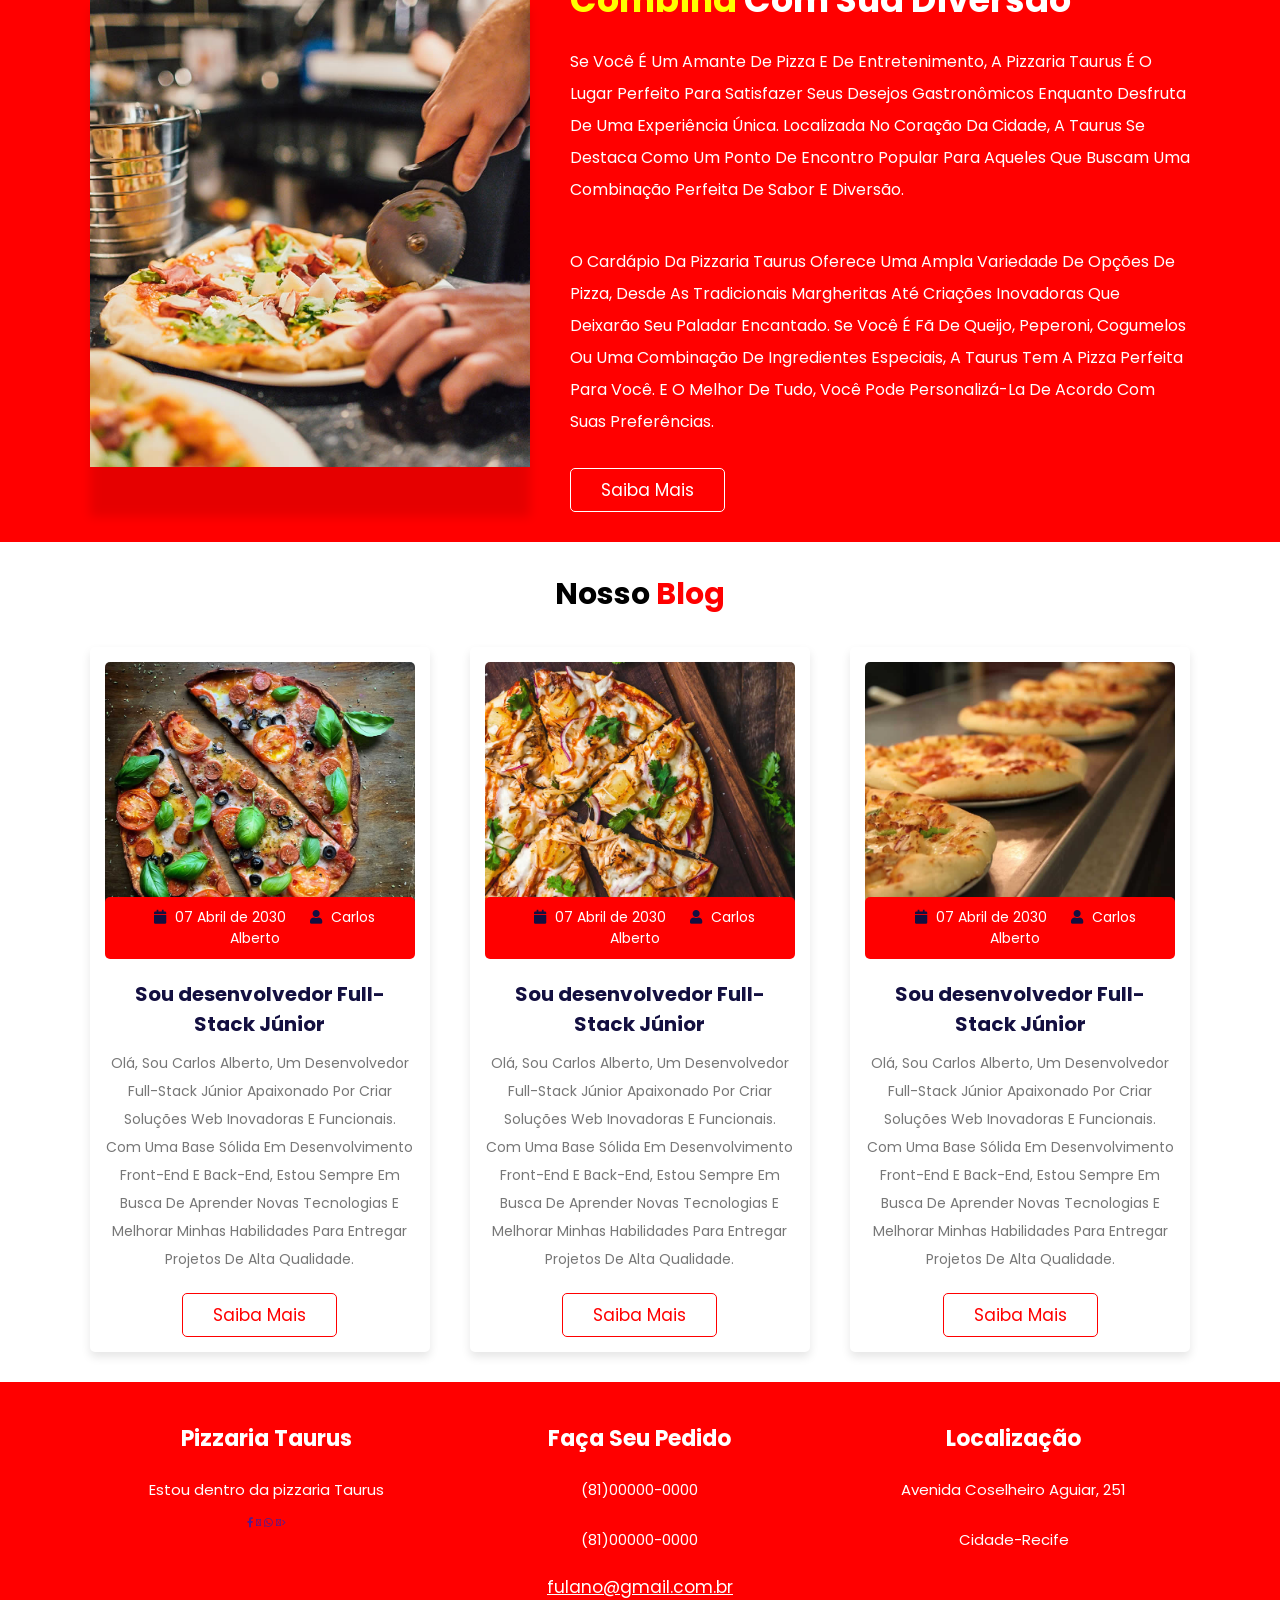
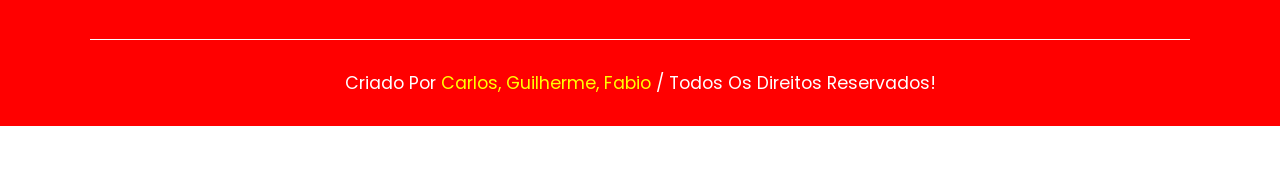
==== commit 730bb172: "rs" ====
--- a/index.html
+++ b/index.html
@@ -614,10 +614,10 @@
         <div class="content">
             <h3>A Pizzaria Taurus: <span>O Sabor Que Combina</span> Com Sua Diversão</h3>
             <p>
-                Se Você É Um Amante De Pizza E De Entretenimento, A Pizzaria Msflix É O Lugar Perfeito Para Satisfazer Seus Desejos Gastronômicos Enquanto Desfruta De Uma Experiência Única. Localizada No Coração Da Cidade, A Msflix Se Destaca Como Um Ponto De Encontro Popular Para Aqueles Que Buscam Uma Combinação Perfeita De Sabor E Diversão.
-            </p>
-            <p>
-                O Cardápio Da Pizzaria Msflix Oferece Uma Ampla Variedade De Opções De Pizza, Desde As Tradicionais Margheritas Até Criações Inovadoras Que Deixarão Seu Paladar Encantado. Se Você É Fã De Queijo, Peperoni, Cogumelos Ou Uma Combinação De Ingredientes Especiais, A Msflix Tem A Pizza Perfeita Para Você. E O Melhor De Tudo, Você Pode Personalizá-La De Acordo Com Suas Preferências.
+                Se Você É Um Amante De Pizza E De Entretenimento, A Pizzaria Taurus É O Lugar Perfeito Para Satisfazer Seus Desejos Gastronômicos Enquanto Desfruta De Uma Experiência Única. Localizada No Coração Da Cidade, A Taurus Se Destaca Como Um Ponto De Encontro Popular Para Aqueles Que Buscam Uma Combinação Perfeita De Sabor E Diversão.
+            </p>
+            <p>
+                O Cardápio Da Pizzaria Taurus Oferece Uma Ampla Variedade De Opções De Pizza, Desde As Tradicionais Margheritas Até Criações Inovadoras Que Deixarão Seu Paladar Encantado. Se Você É Fã De Queijo, Peperoni, Cogumelos Ou Uma Combinação De Ingredientes Especiais, A Taurus Tem A Pizza Perfeita Para Você. E O Melhor De Tudo, Você Pode Personalizá-La De Acordo Com Suas Preferências.
             </p>
             <a href="" class="btn">Saiba Mais</a>
         </div>
@@ -696,6 +696,47 @@
 </section>
 <!--FIM BLOG-->
 
+
+<!--INÍCIO DO RODAPÉ DO SITE-->
+<section class="rodape">
+
+    <!--INÍCIO ITEM DO RODAPÉ DO SITE-->
+    <div class="box-container">
+    
+        <div class="box">
+            <h3>Pizzaria Taurus</h3>
+            <p>Estou dentro da pizzaria Taurus</p>
+            <div class="rede-Sociais">
+                <a href="" class="fab fa-facebook-f"></a>
+                <a href="" class="fa-brands fa-instagram"></a>
+                <a href="" class="fab fa-whatsapp"></a>
+                <a href="" class="fa-brands fa-youtube"></i>></a>
+            </div>
+        </div>
+    <!--FIM DO ITEM RODAPÉ-->
+
+    <!--INÍCIO ITEM DO RODAPÉ DO SITE-->
+        <div class="box">
+            <h3>Faça seu pedido</h3>
+            <p>(81)00000-0000</p>
+            <p>(81)00000-0000</p>
+            <a href="mailto:fulano@gmail.com.br" title="fulano@gmail.com.br" class="link">fulano@gmail.com.br</a>
+        </div>
+
+    <!--FIM DO ITEM RODAPÉ-->
+        <div class="box">
+            <h3>Localização</h3>
+            <p>Avenida Coselheiro Aguiar, 251</p>
+            <p>Cidade-Recife</p>
+        </div>
+</div>
+
+    <div class="direitos">
+        Criado por <span>Carlos, Guilherme, Fabio</span> / Todos os direitos reservados!
+    </div>
+</section>
+
+<!--FIM DO RODAPÉ DO SITE-->
 <br>
 <br>
 <br>
--- a/assets/css/style.css
+++ b/assets/css/style.css
@@ -520,6 +520,82 @@
     transform: scale(1.1);
 }
 
+/*Rodapé*/
+.rodape{
+  background-color: #ff0000;
+  text-align: center;
+}
+
+.rodape .box-container{
+  display: grid;
+  grid-template-columns: repeat(auto-fit, minmax(30rem, 1fr));
+  gap: 2rem;
+}
+
+.rodape .box-container .box h3{
+    font-size: 2.2rem;
+    text-transform: capitalize;
+    color: #fff;
+    padding: 1rem 0;
+}
+
+.rodape .box-container .box p{
+    font-size: 1.5rem;
+    color: #fff;
+    line-height: 2;
+    padding: 1rem 0;
+}
+
+.rodape .box-container .box redes-sociais {
+    margin-top: 1rem;
+}
+
+.rodape .box-container .box redes-sociais a{
+    color: #fff;
+    border: 1rem solid #fff;
+    border-radius: 10%;
+    width: 4.5rem;
+    height: 4.5rem;
+    text-align: center;
+    font-size: 1.8rem;
+    margin-right: .3rem;
+}
+
+.rodape .box-container .box .redes-sociais a:hover{
+    background-color: #fffb00;
+    color: #130f40;
+    border: .1rem solid #130f40;
+}
+
+.rodape .box-container .box .link{
+    display: block;
+    font-size: 1.7rem;
+    line-height: 2;
+    padding: .5rem 0;
+    text-decoration: underline;
+    color: #fff;
+}
+
+.rodape .box-container .box .link:hover{
+    color: #fffb00;
+}
+
+.direitos {
+    text-align: center;
+    color: #fff;
+    font-size: 1.75rem;
+    margin-top: 3rem;
+    padding-top: 3rem;
+    text-transform: capitalize;
+    border-top: 1px solid #fff;
+}
+
+.direitos span {
+    color: yellow;
+}
+
+
+
 /* RESPONSIVIDADE */
 @media(max-width: 991px){
 
@@ -628,4 +704,6 @@
 
 }
 
+
+
 /* FIM EFEITOS SWIPER */
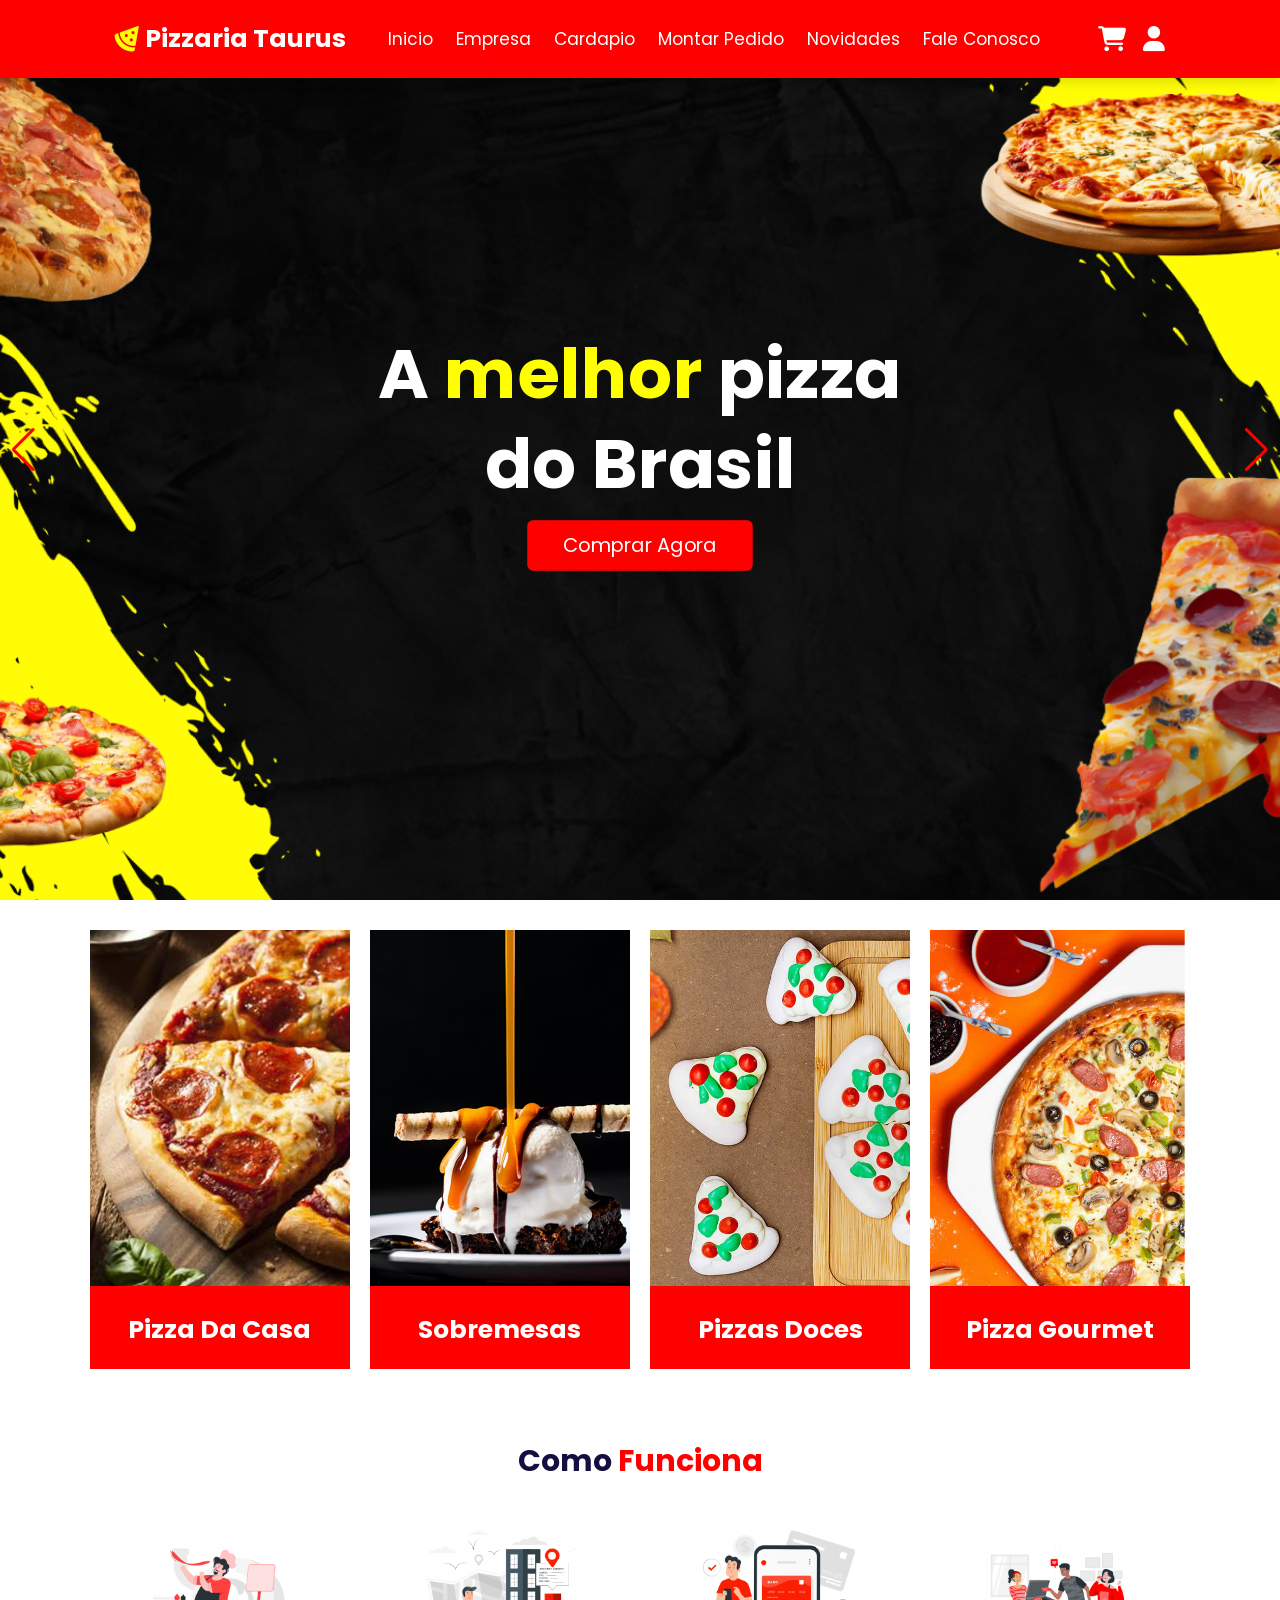
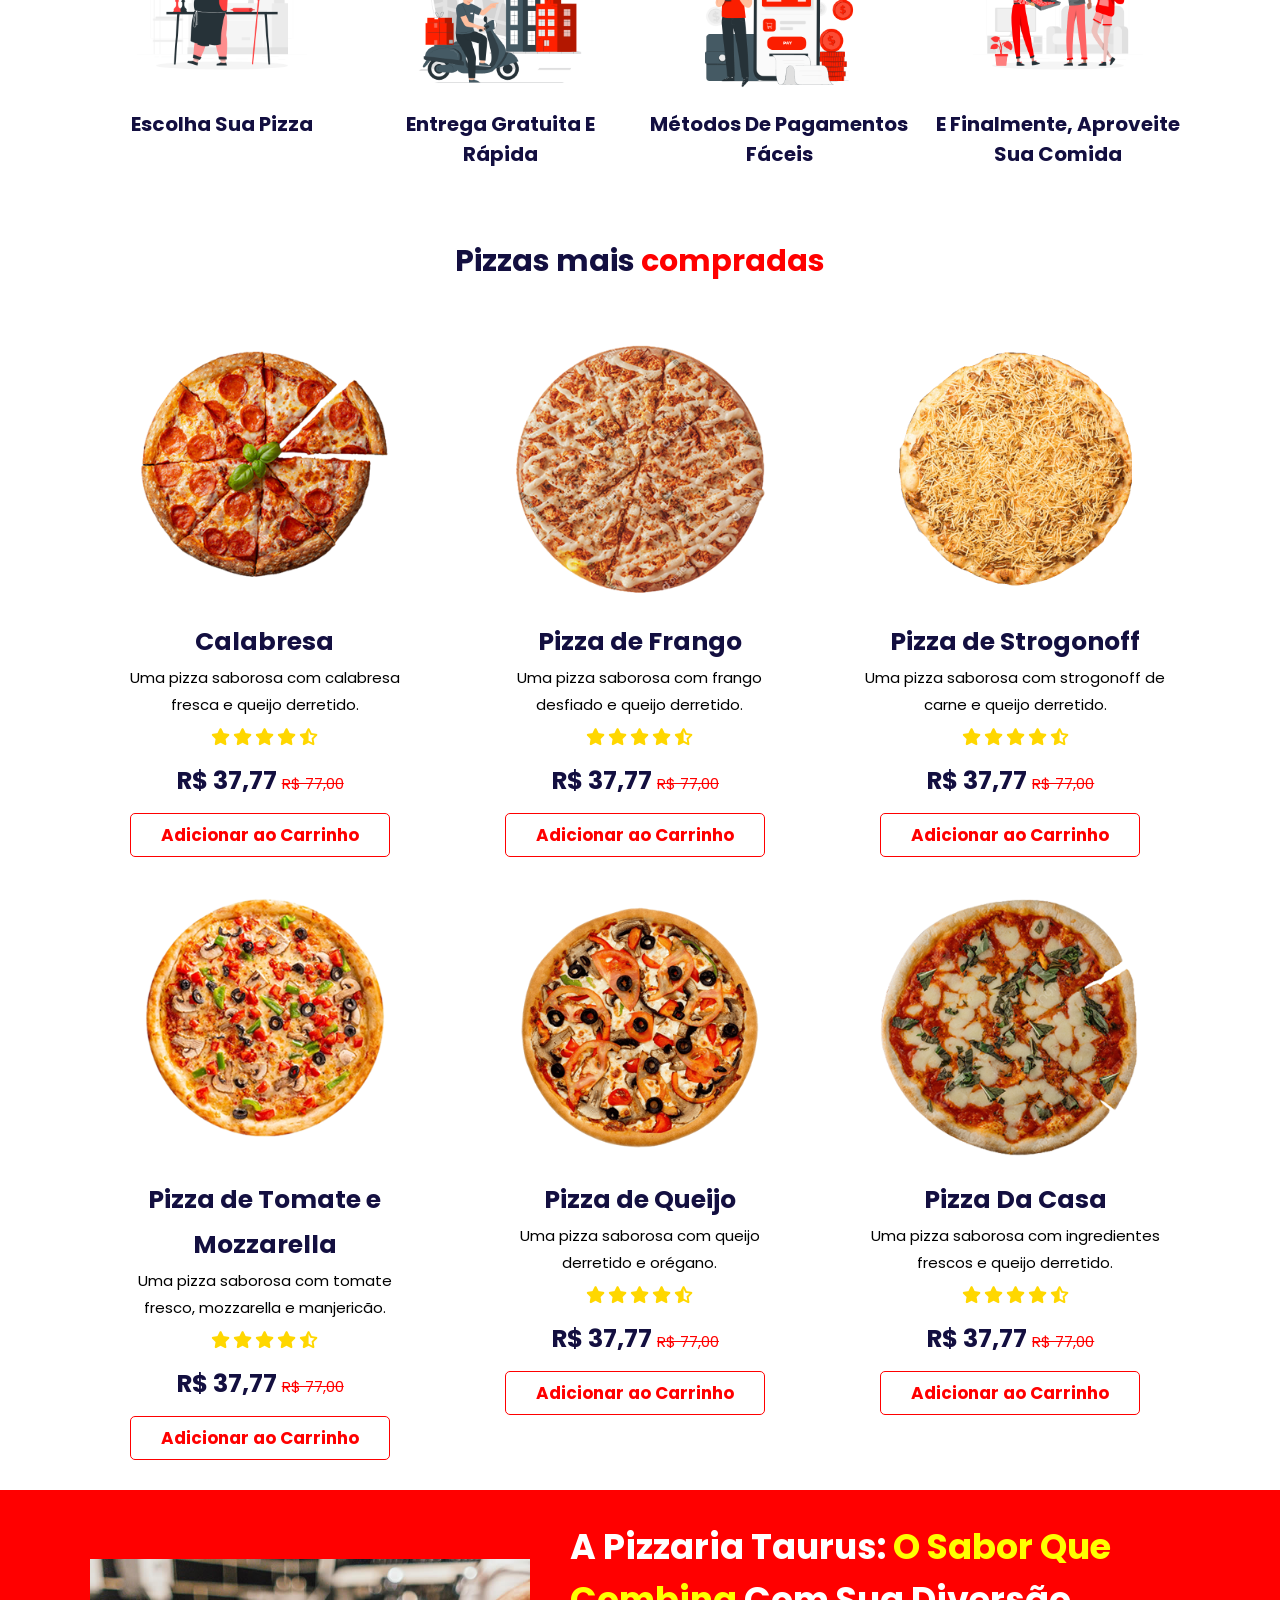
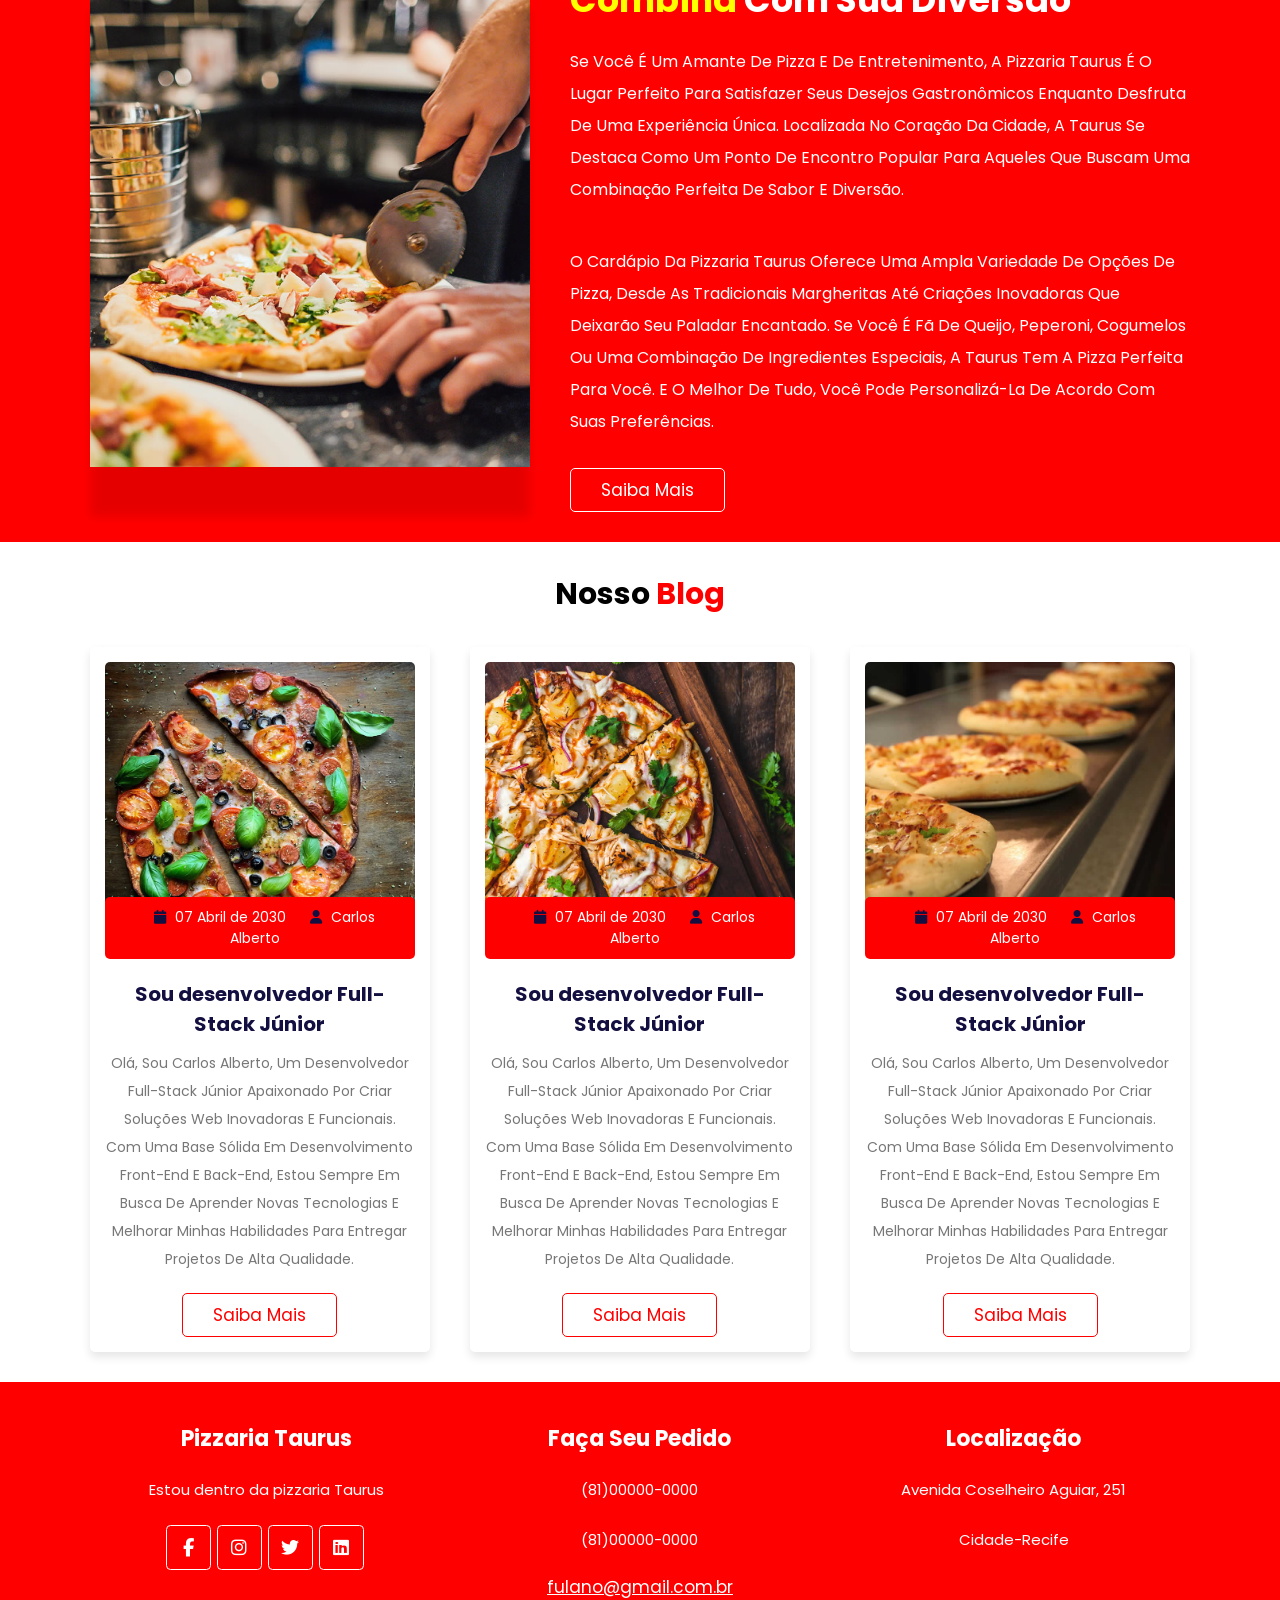
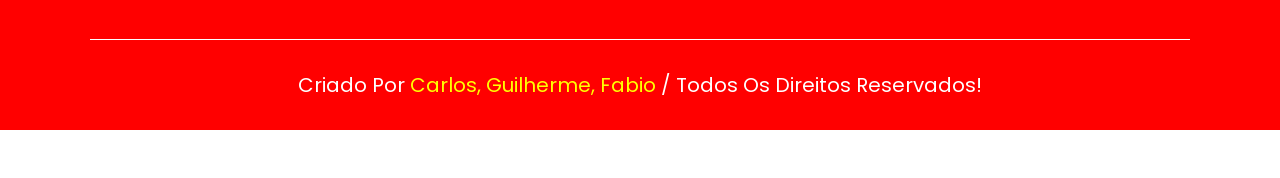
==== commit e9ad41ab: "Parte da empresa adicionada" ====
--- a/index.html
+++ b/index.html
@@ -8,7 +8,7 @@
     <!--FIM CONFIGURAÇÕES DO SITE-->
 
     <!--INICIO CSS ICONES API-->
-    <link rel="stylesheet" href="https://cdnjs.cloudflare.com/ajax/libs/font-awesome/5.15.4/css/all.min.css">
+    <link rel="stylesheet" href="https://cdnjs.cloudflare.com/ajax/libs/font-awesome/6.5.1/css/all.min.css">
     <!--FIM CSS ICONES API-->
 
     <!--INICIO CSS SWIPER SLIDE-->
@@ -126,17 +126,17 @@
 
         <form action="" method="post">
 
-            <input 
-                type="email" 
-                name="email" 
-                class="box" 
+            <input
+                type="email"
+                name="email"
+                class="box"
                 placeholder="Seu E-mail"
             >
 
-            <input 
-                type="password" 
-                name="senha" 
-                class="box" 
+            <input
+                type="password"
+                name="senha"
+                class="box"
                 placeholder="Sua Senha"
             >
 
@@ -700,22 +700,23 @@
 <!--INÍCIO DO RODAPÉ DO SITE-->
 <section class="rodape">
 
-    <!--INÍCIO ITEM DO RODAPÉ DO SITE-->
     <div class="box-container">
-    
+
+        <!--INÍCIO ITEM DO RODAPÉ DO SITE-->
         <div class="box">
             <h3>Pizzaria Taurus</h3>
             <p>Estou dentro da pizzaria Taurus</p>
-            <div class="rede-Sociais">
-                <a href="" class="fab fa-facebook-f"></a>
-                <a href="" class="fa-brands fa-instagram"></a>
-                <a href="" class="fab fa-whatsapp"></a>
-                <a href="" class="fa-brands fa-youtube"></i>></a>
-            </div>
-        </div>
-    <!--FIM DO ITEM RODAPÉ-->
-
-    <!--INÍCIO ITEM DO RODAPÉ DO SITE-->
+
+            <div class="rede-sociais">
+                <a href="#" class="fa-brands fa-facebook-f"></a>
+                <a href="#" class="fa-brands fa-instagram"></a>
+                <a href="#" class="fa-brands fa-twitter"></a>
+                <a href="#" class="fa-brands fa-linkedin"></a>
+            </div>
+        </div>
+        <!--FIM DO ITEM RODAPÉ-->
+
+        <!--INÍCIO ITEM DO RODAPÉ DO SITE-->
         <div class="box">
             <h3>Faça seu pedido</h3>
             <p>(81)00000-0000</p>
@@ -723,17 +724,17 @@
             <a href="mailto:fulano@gmail.com.br" title="fulano@gmail.com.br" class="link">fulano@gmail.com.br</a>
         </div>
 
-    <!--FIM DO ITEM RODAPÉ-->
+        <!--FIM DO ITEM RODAPÉ-->
         <div class="box">
             <h3>Localização</h3>
             <p>Avenida Coselheiro Aguiar, 251</p>
             <p>Cidade-Recife</p>
         </div>
-</div>
-
-    <div class="direitos">
-        Criado por <span>Carlos, Guilherme, Fabio</span> / Todos os direitos reservados!
-    </div>
+    </div>
+
+        <div class="direitos">
+            Criado por <span>Carlos, Guilherme, Fabio</span> / Todos os direitos reservados!
+        </div>
 </section>
 
 <!--FIM DO RODAPÉ DO SITE-->
--- a/assets/css/style.css
+++ b/assets/css/style.css
@@ -56,6 +56,33 @@
     color: red;
 }
 
+/* TOPO PAGINAS*/
+
+.topo-pagina {
+    background: url(../img/topo-paginas-bg.png);
+    background-size: cover;
+    background-position: center;
+    text-align: center;
+    padding-top: 12rem;
+    padding-bottom: 8rem;
+}
+
+.topo-pagina h1 {
+    color: #fff;
+    font-size: 4rem;
+}
+
+.topo-pagina p {
+    padding-top: 1rem;
+    color: #fff;
+    font-size: 2rem;
+}
+
+.topo-pagina p a {
+    color: red;
+    padding-right: .5rem;
+}
+
 /* CABEÇALHO */
 .topo-site{
     position: fixed;
@@ -98,11 +125,18 @@
 }
 
 /* ICONES */
+
+.topo-site .icons {
+    display: flex;
+    align-items: center;
+}
+
 .topo-site .icons div{
     font-size: 2.5rem;
     margin-left: 1.7rem;
     color: #fff;
     cursor: pointer;
+    line-height: 1;
 }
 
 .topo-site .icons div:hover{
@@ -522,79 +556,120 @@
 
 /*Rodapé*/
 .rodape{
-  background-color: #ff0000;
-  text-align: center;
+background-color: #ff0000;
+text-align: center;
 }
 
 .rodape .box-container{
-  display: grid;
-  grid-template-columns: repeat(auto-fit, minmax(30rem, 1fr));
-  gap: 2rem;
+display: grid;
+grid-template-columns: repeat(auto-fit, minmax(30rem, 1fr));
+gap: 2rem;
 }
 
 .rodape .box-container .box h3{
-    font-size: 2.2rem;
-    text-transform: capitalize;
-    color: #fff;
-    padding: 1rem 0;
+font-size: 2.2rem;
+text-transform: capitalize;
+color: #fff;
+padding: 1rem 0;
 }
 
 .rodape .box-container .box p{
-    font-size: 1.5rem;
-    color: #fff;
-    line-height: 2;
-    padding: 1rem 0;
-}
-
-.rodape .box-container .box redes-sociais {
-    margin-top: 1rem;
-}
-
-.rodape .box-container .box redes-sociais a{
-    color: #fff;
-    border: 1rem solid #fff;
-    border-radius: 10%;
-    width: 4.5rem;
-    height: 4.5rem;
-    text-align: center;
-    font-size: 1.8rem;
-    margin-right: .3rem;
-}
-
-.rodape .box-container .box .redes-sociais a:hover{
-    background-color: #fffb00;
-    color: #130f40;
-    border: .1rem solid #130f40;
+font-size: 1.5rem;
+color: #fff;
+line-height: 2;
+padding: 1rem 0;
+}
+
+.rodape .box-container .box .rede-sociais {
+margin-top: 1rem;
+}
+
+.rodape .box-container .box .rede-sociais a{
+display: inline-block;
+color: #fff;
+border: .1rem solid #fff;
+border-radius: 10%;
+width: 4.5rem;
+height: 4.5rem;
+line-height: 4.3rem;
+text-align: center;
+font-size: 1.8rem;
+margin-right: .3rem;
+}
+
+.rodape .box-container .box .rede-sociais a:hover {
+background-color: #fffb00;
+color: #130f40;
+border: .1rem solid #130f40;
 }
 
 .rodape .box-container .box .link{
-    display: block;
-    font-size: 1.7rem;
-    line-height: 2;
-    padding: .5rem 0;
-    text-decoration: underline;
-    color: #fff;
+display: block;
+font-size: 1.7rem;
+line-height: 2;
+padding: .5rem 0;
+text-decoration: underline;
+color: #fff;
 }
 
 .rodape .box-container .box .link:hover{
-    color: #fffb00;
+color: #fffb00;
 }
 
 .direitos {
     text-align: center;
     color: #fff;
-    font-size: 1.75rem;
+    font-size: 2rem;
     margin-top: 3rem;
     padding-top: 3rem;
     text-transform: capitalize;
-    border-top: 1px solid #fff;
+    border-top: .1rem solid #fff;
 }
 
 .direitos span {
     color: yellow;
 }
 
-
+/* GALERIA DE FOTOS */
+.galeria-fotos .galeria-container {
+    display: grid;
+    grid-template-columns: repeat(auto-fit, minmax(30rem, 1fr));
+    gap: 2rem;
+}
+
+.galeria-fotos .galeria-container .box {
+    height: 30rem;
+    position: relative;
+    overflow: hidden;
+}
+
+.galeria-fotos .galeria-container .box img {
+    width: 100%;
+    height: 100%;
+    object-fit: cover;
+}
+
+.galeria-fotos .galeria-container .box .icon {
+    justify-content: center;
+    display: none;
+    align-items: center;
+    position: absolute;
+    top: 0;
+    left: 0;
+    z-index: 10;
+    background: rgba(0, 0, 0, 0.7);
+    width: 100%;
+    height: 100%;
+}
+
+.galeria-fotos .galeria-container .box .icon i {
+    font-size: 5rem;
+    color: #fff;
+}
+
+.galeria-fotos .galeria-container .box:hover .icon {
+    display: flex;
+}
 
 /* RESPONSIVIDADE */
 @media(max-width: 991px){
@@ -703,7 +778,4 @@
     }
 
 }
-
-
-
 /* FIM EFEITOS SWIPER */
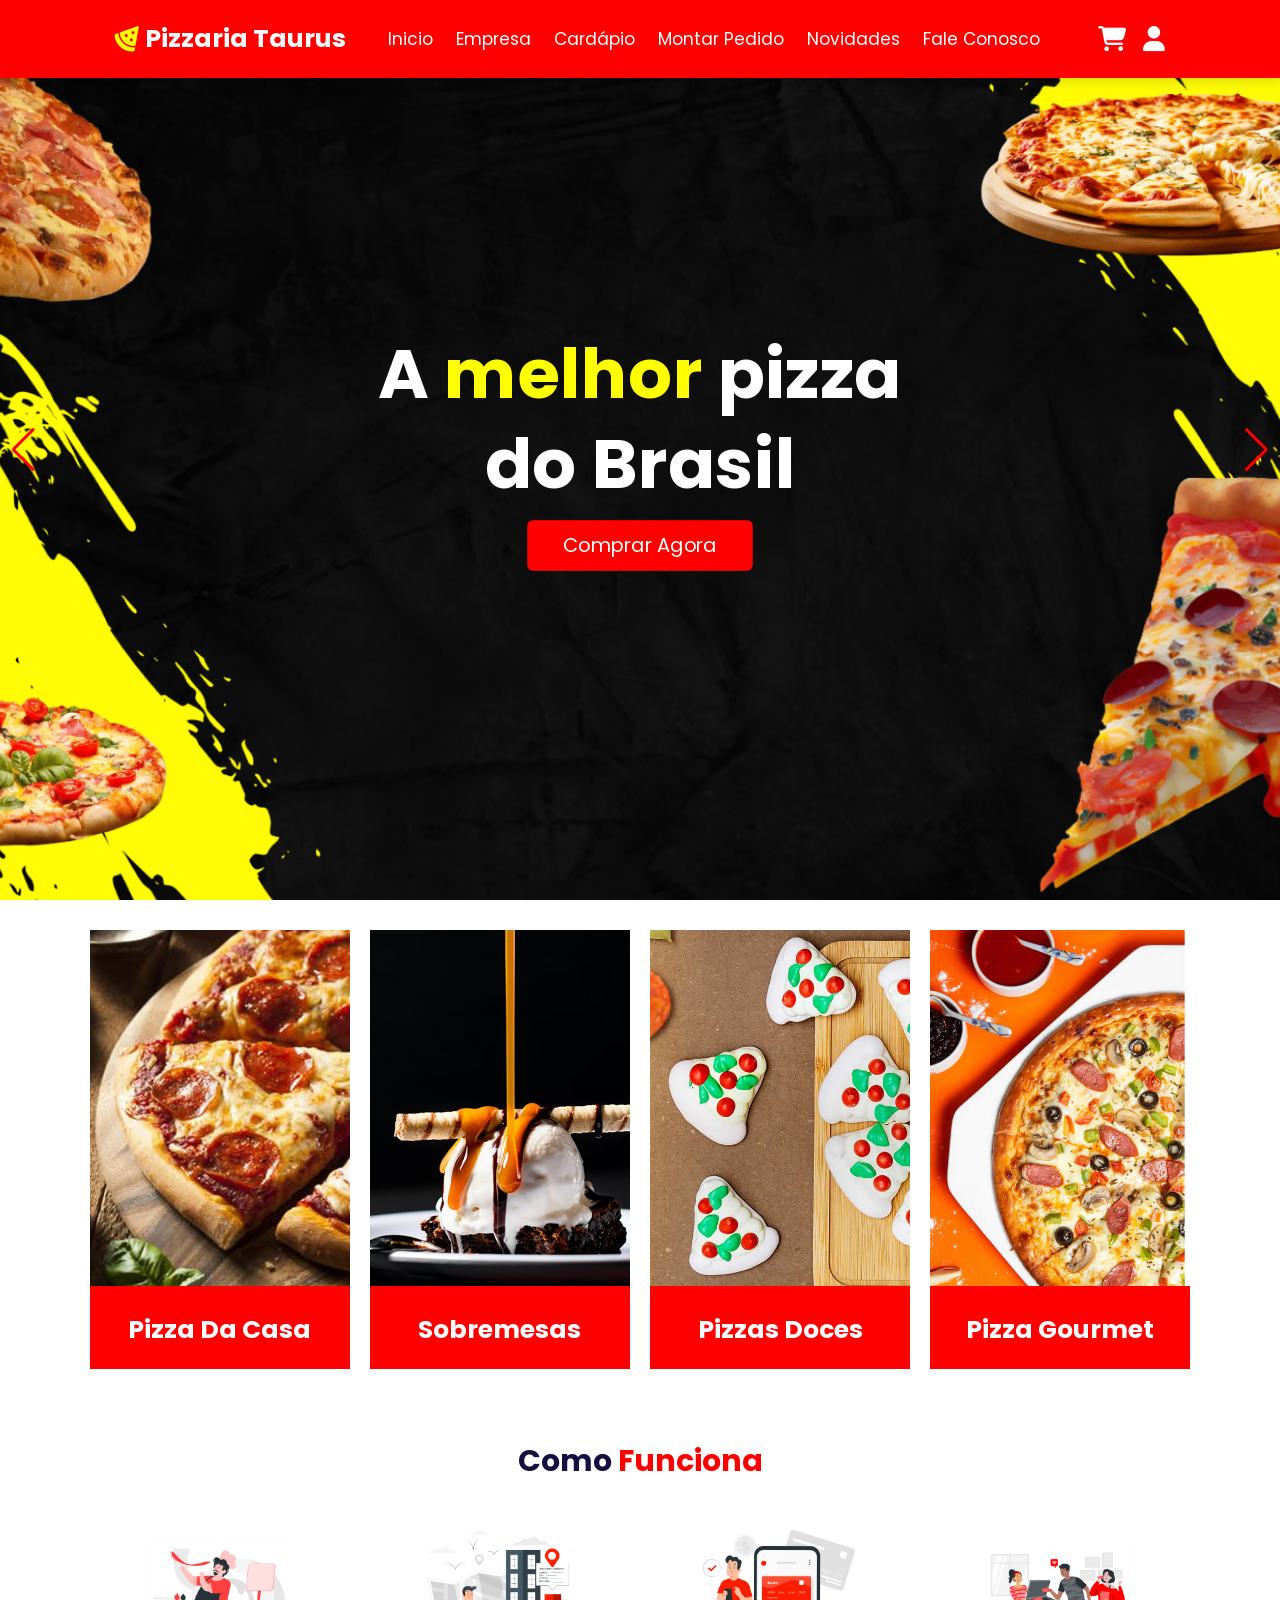
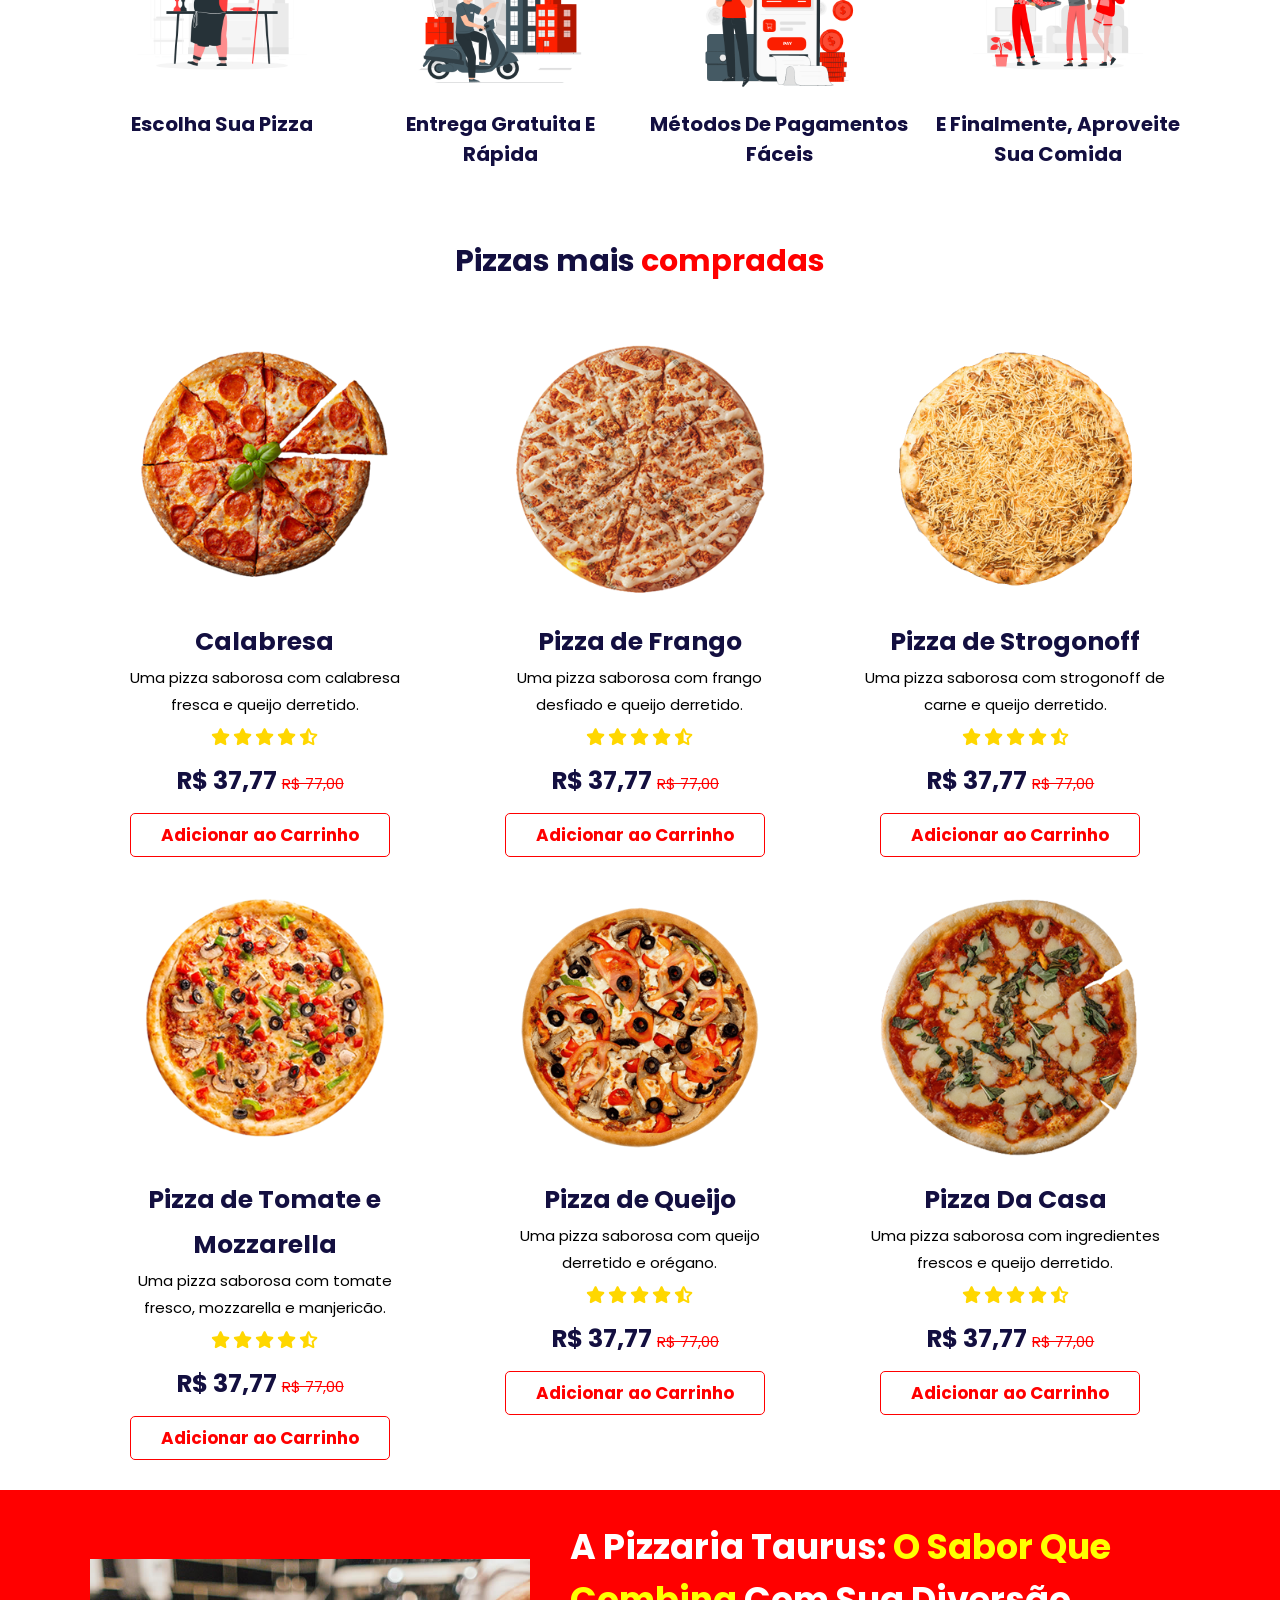
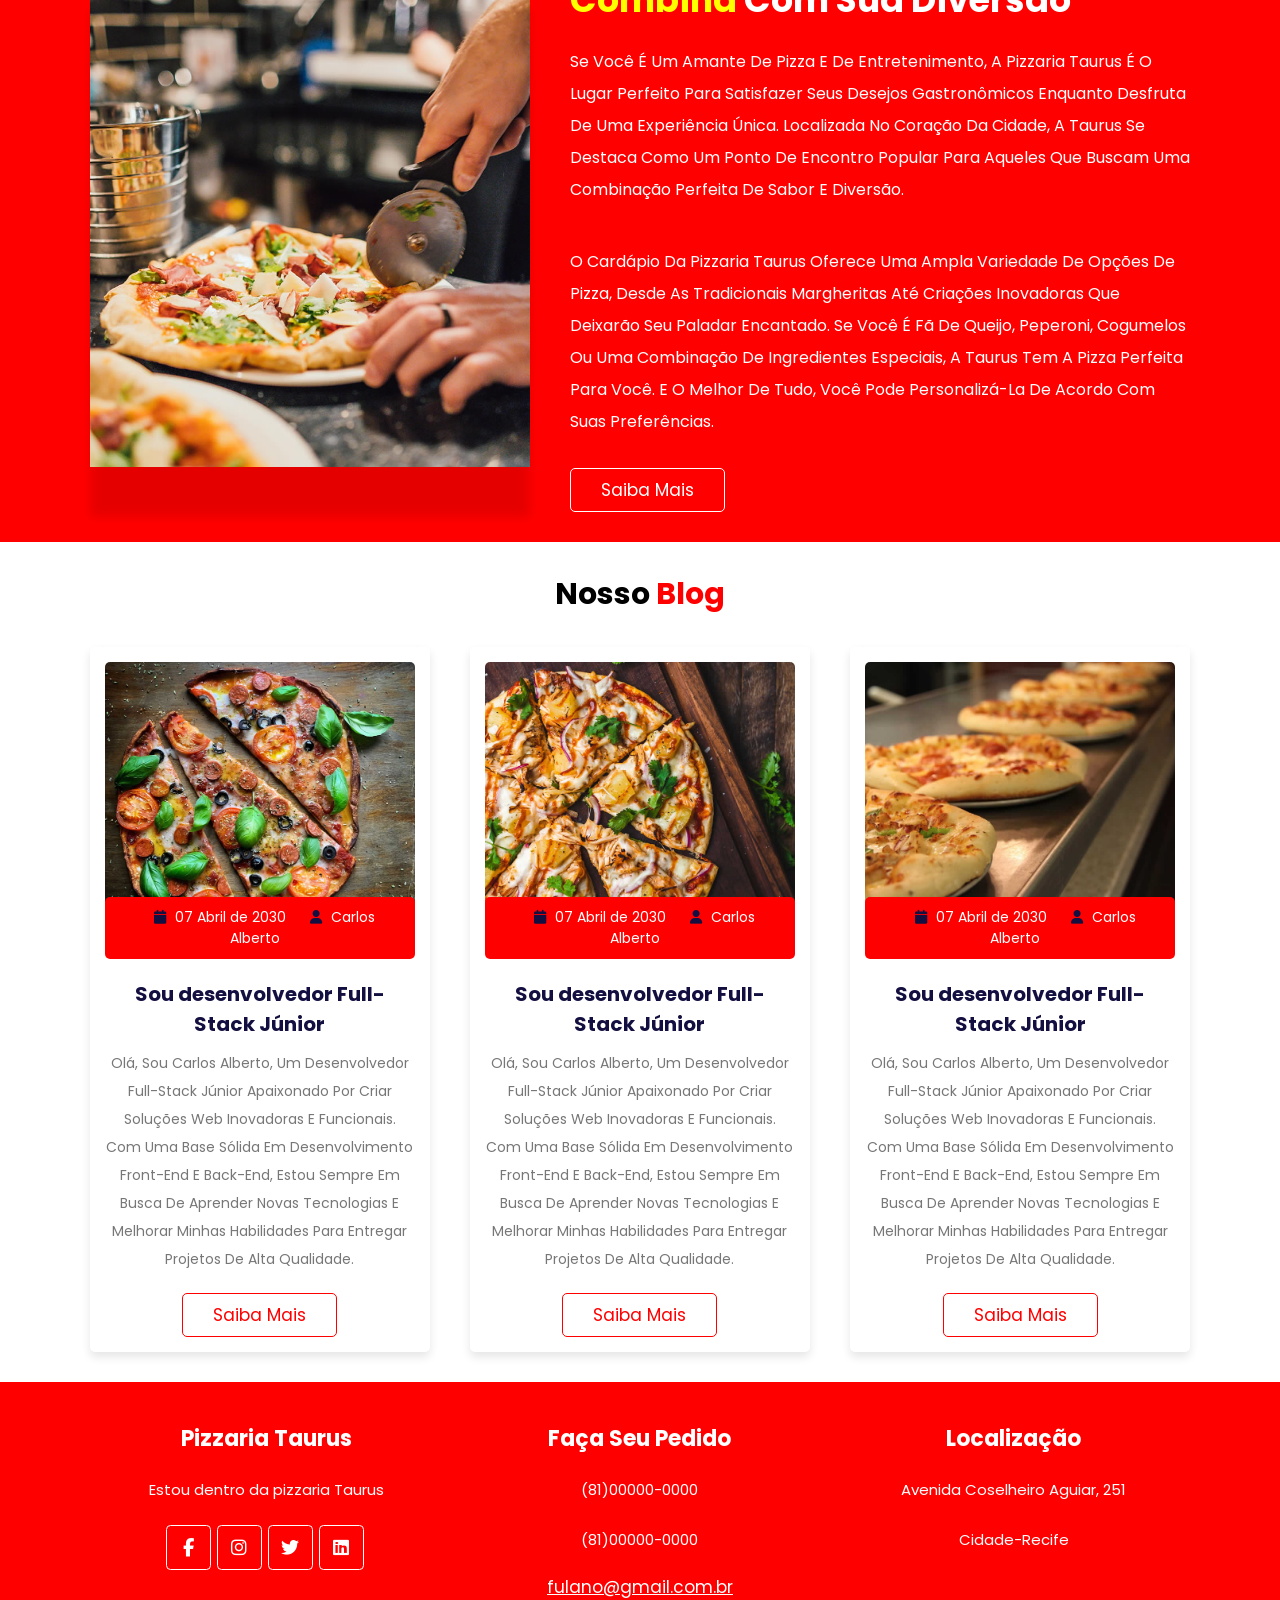
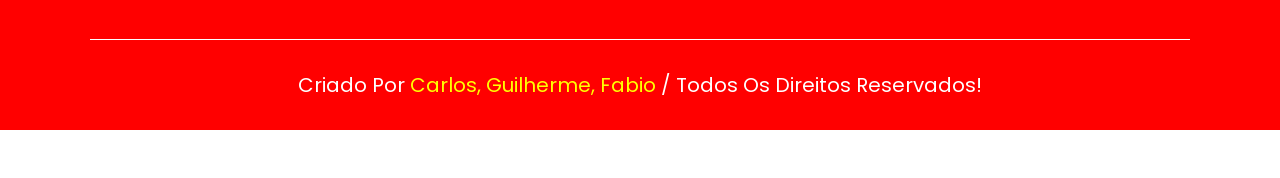
==== commit 556fc8c1: "Pizzaria quase terminada" ====
--- a/index.html
+++ b/index.html
@@ -42,7 +42,7 @@
     <nav class="menu-site">
         <a href="index.html">Inicio</a>
         <a href="empresa.html">Empresa</a>
-        <a href="cardapio.html">Cardapio</a>
+        <a href="menu.html">Cardápio</a>
         <a href="loja.html">Montar Pedido</a>
         <a href="blog.html">Novidades</a>
         <a href="contatos.html">Fale Conosco</a>
--- a/assets/css/style.css
+++ b/assets/css/style.css
@@ -671,6 +671,215 @@
     display: flex;
 }
 
+/* MENU DE COMPRAS DA PIZZARIA */
+.menu .slider .titulo {
+    padding: 1rem;
+    font-size: 3rem;
+    color: #fff;
+    background-color: red;
+    margin-bottom: 3rem;
+    text-align: center;
+}
+
+.menu .slider .box-container {
+    display: flex;
+    flex-wrap: wrap;
+    gap: 1.5rem;
+    padding-bottom: 4rem ;
+}
+
+.menu .slider .box-container .box {
+    display: flex;
+    align-items: center;
+    justify-content: center;
+    flex: 1 1 38rem;
+    gap: 1rem;
+    background-color: #eee;
+    padding: 2rem;
+    box-shadow: 0 .5rem 1rem rgba(0, 0, 0, 0.1);
+}
+
+.menu .slider .box-container .box:hover {
+    transform: scale(.9);
+    cursor: pointer;
+}
+
+.menu .slider .box-container .box h3 {
+    font-size: 2.2rem;
+    color: #130f40;
+    padding-bottom: .5rem;
+}
+
+.menu .slider .box-container .box p {
+    font-size: 1.4rem;
+    color: #777;
+    line-height: 2;
+}
+
+.menu .slider .box-container .box .valor {
+    font-size: 2.2rem;
+    color: red;
+}
+
+/* JANELA MODAL */
+.menu-modal-container {
+    display: none;
+    position: fixed;
+    top: 0;
+    left: 0;
+    background: rgba(0, 0, 0, 0.7);
+    width: 100%;
+    height: 100%;
+    z-index: 1100;
+    align-items: center;
+    justify-content: center;
+}
+
+.menu-modal-container .menu-modal {
+    background-color: #fff;
+    text-align: center;
+    padding: 3rem 2rem;
+    border-radius: .5rem;
+    width: 35rem;
+}
+
+.menu-modal-container .menu-modal.active {
+    display: inline-block;
+}
+
+.menu-modal-container .menu-modal h3 {
+    color: #130f40;
+    font-size: 2.5rem;
+    padding: 1rem 0;
+}
+
+.menu-modal-container .menu-modal .estrelinhas {
+    margin-top: .5rem;
+}
+
+.menu-modal-container .menu-modal .estrelinhas i {
+    color: red;
+    font-size: 1.7rem;
+}
+
+.menu-modal-container .menu-modal p {
+    font-size: 1.5rem;
+    color: #777;
+    line-height: 2;
+    padding: 1rem 0;
+}
+
+.menu-modal-container .menu-modal .valor {
+    font-size: 2.5rem;
+    color: #130f40;
+    margin-bottom: .5rem;
+}
+
+#fechar {
+    position: absolute;
+    top: 1.5rem;
+    right: 2.5rem;
+    font-size: 5rem;
+    color: #fff;
+    cursor: pointer;
+}
+
+#fechar:hover {
+    transform: rotate(90deg);
+    color: red;
+}
+
+/* CONTATOS */
+
+.contatos .icone-box {
+    display: grid;
+    grid-template-columns: repeat(auto-fit, minmax(30rem, 1fr));
+    gap: 1.5rem;
+}
+
+.contatos .icone-box .contato-item {
+    text-align: center;
+    border: .1rem solid rgba(0, 0, 0, 0.1);
+    box-shadow: 0 .5rem 1rem rgba(0,0,0,.1);
+    padding: 2rem;
+    border-radius: .5rem;
+}
+
+.contatos .icone-box .contato-item i {
+    width: 6rem;
+    height: 6rem;
+    font-size: 2.5rem;
+    line-height: 6rem;
+    background: #eee;
+    border-radius: 50%;
+    color: red;
+}
+
+.contatos .icone-box .contato-item:hover i {
+    background: red;
+    color: #fff;
+    transform: scale(.9);
+    cursor: pointer;
+}
+
+.contatos .icone-box .contato-item h3 {
+    font-size: 2rem;
+    color: #130f40;
+    padding: 1rem 0;
+
+}
+
+.contatos .icone-box .contato-item p {
+    font-size: 1.5rem;
+    color: #777;
+    line-height: 2;
+}
+
+.contatos .row {
+    margin-top: 2rem;
+    text-align: center;
+}
+
+.contatos .row form {
+    padding: 2rem;
+    border: .1rem solid rgba(0, 0, 0, 0.1);
+    box-shadow: 0 .6rem 2.4rem rgba(0,0,0,.5);
+    border-radius: .5rem;
+}
+
+.contatos .row form h3 {
+    font-size: 2.5rem;
+    padding-top: 1rem;
+    color: #130f40;
+}
+
+.contatos .row form .inputbox {
+    display: flex;
+    flex-wrap: wrap;
+    justify-content: space-between;
+
+}
+
+.contatos .row form .inputbox input {
+    width: 49%;
+}
+
+.contatos .row form .inputbox .box,
+.contatos .row form textarea
+{
+    padding: 1rem 1.2rem;
+    font-size: 1.6rem;
+    border: .1rem solid rgba(0, 0, 0, 0.1);
+    margin: .7rem 0;
+    text-transform: none;
+}
+
+.contatos .row form textarea {
+    width: 100%;
+    height: 15rem;
+    resize: none;
+}
+
 /* RESPONSIVIDADE */
 @media(max-width: 991px){
 
